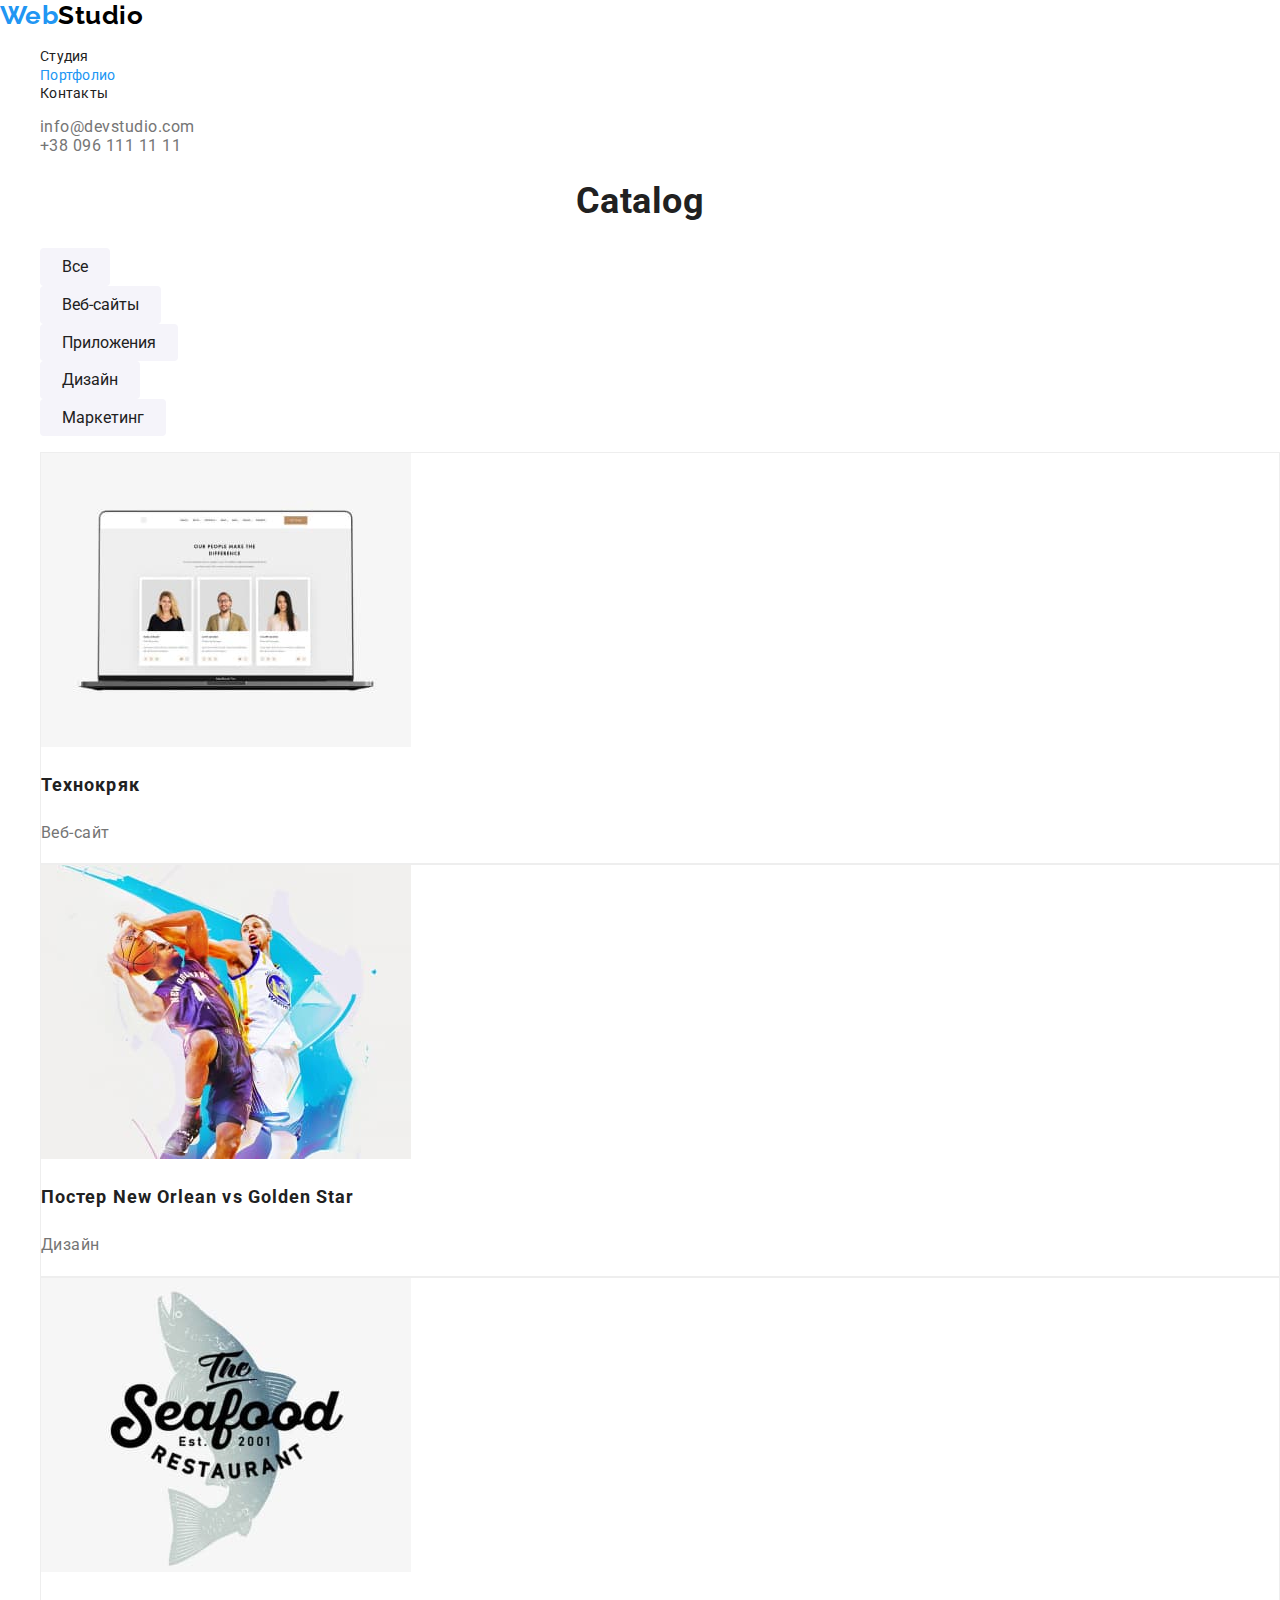
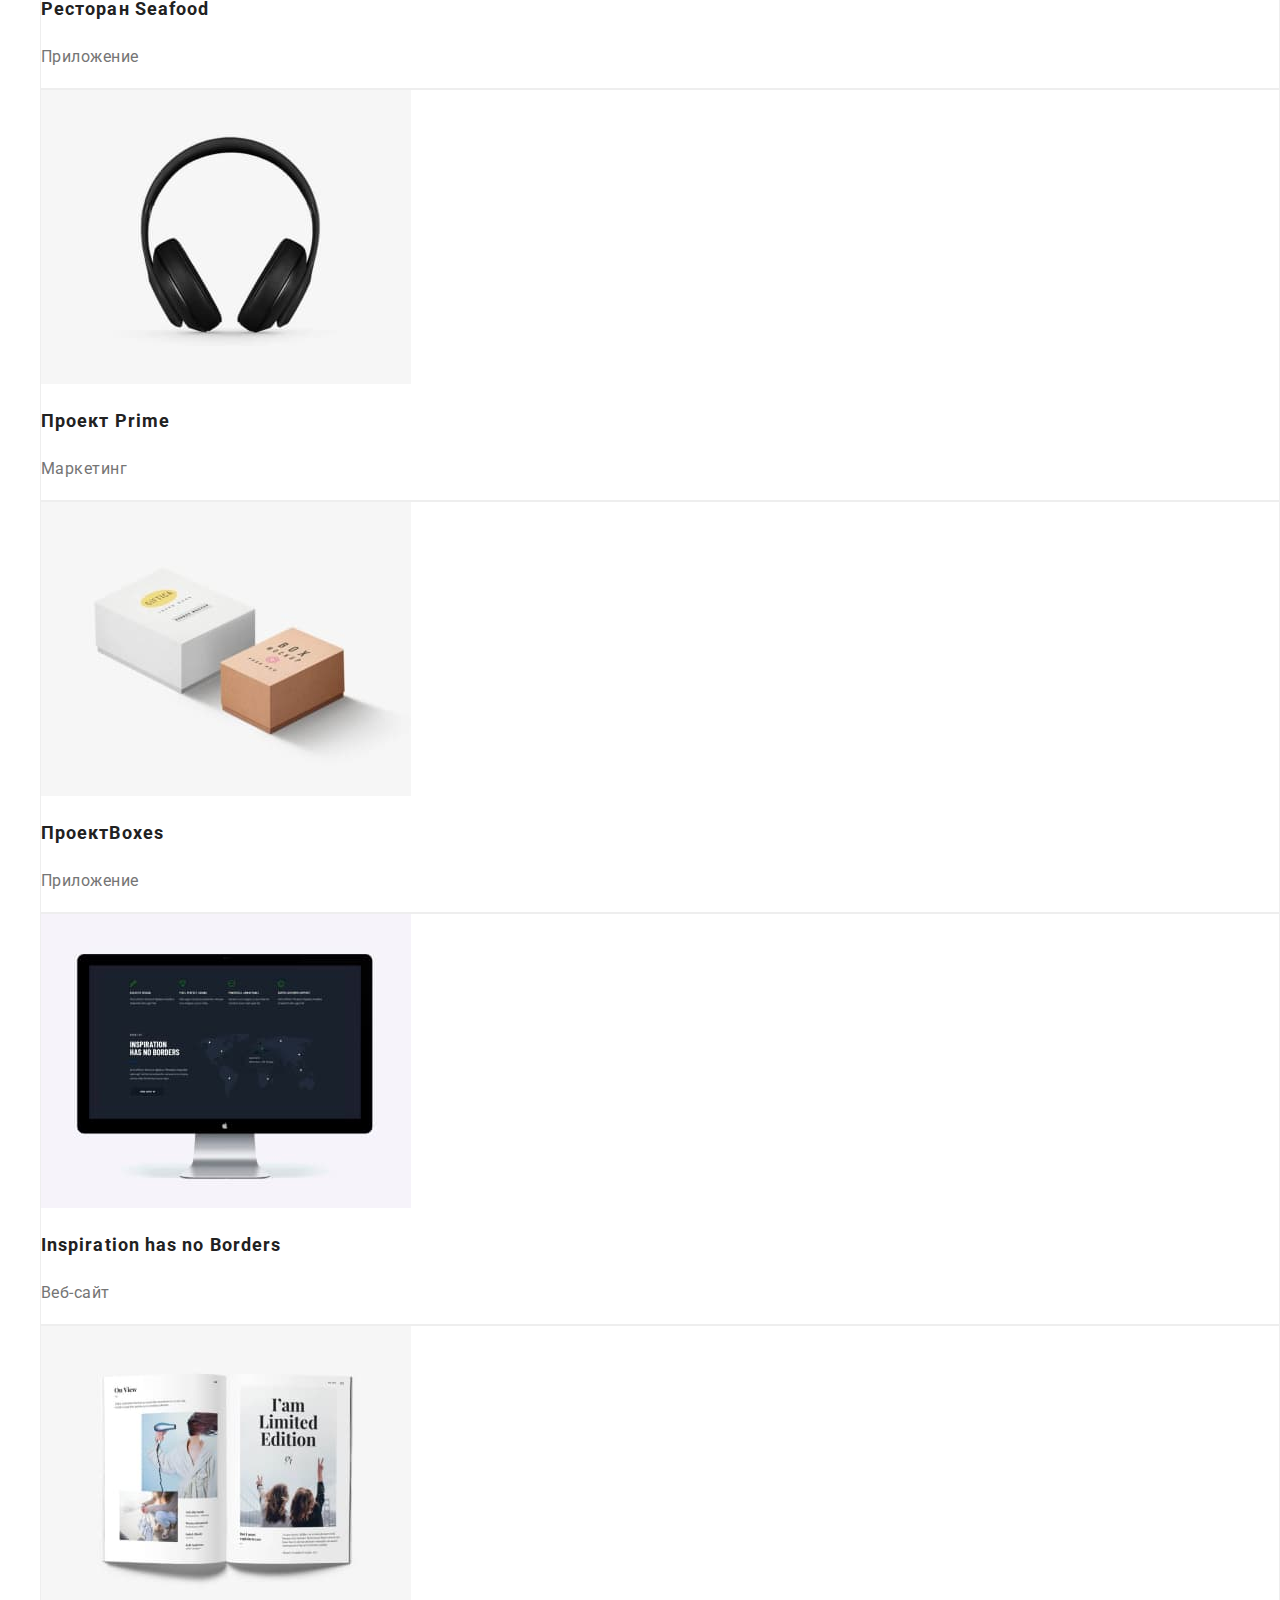
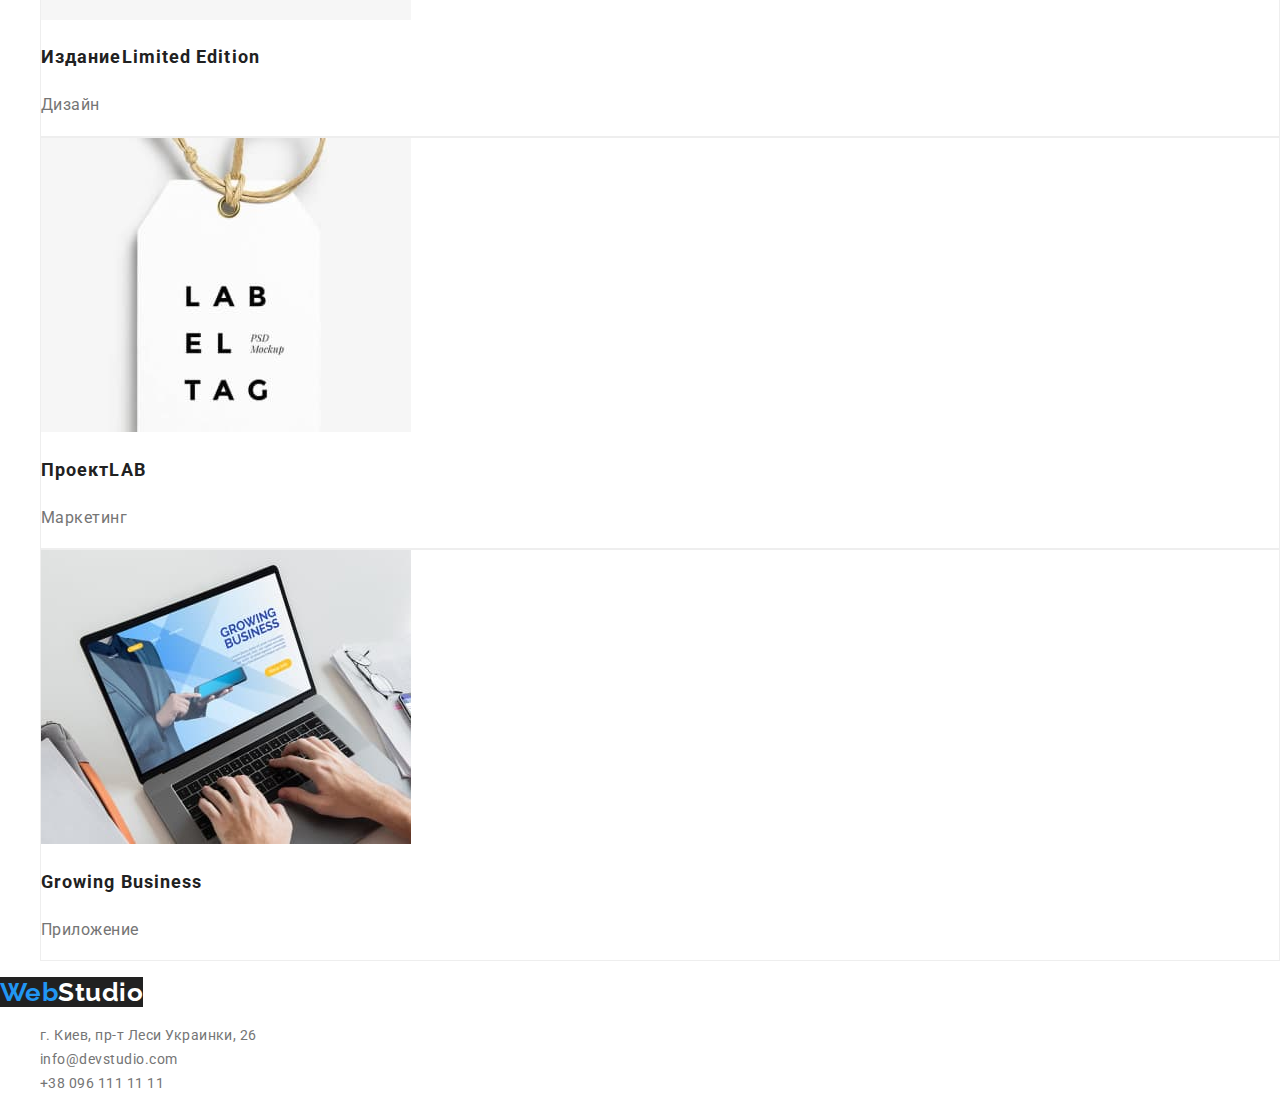
==== portfolio.html @ 56089059 "point1" ====
<!DOCTYPE html>
<html lang="ru">
<head>
    <meta charset="UTF-8">
    <meta http-equiv="X-UA-Compatible" content="IE=edge">
    <meta name="viewport" content="width=device-width, initial-scale=1.0">
    <title>Portfolio</title>
    <link rel="preconnect" href="https://fonts.googleapis.com">
    <link rel="preconnect" href="https://fonts.gstatic.com" crossorigin>
    <link rel="preconnect" href="https://fonts.googleapis.com">
    <link rel="preconnect" href="https://fonts.gstatic.com" crossorigin>
    <link href="https://fonts.googleapis.com/css2?family=Raleway:wght@700&family=Roboto:wght@400;500;700;900&display=swap"
        rel="stylesheet">
    <link rel="stylesheet" href="https://cdnjs.cloudflare.com/ajax/libs/modern-normalize/1.1.0/modern-normalize.min.css">
    <link rel="stylesheet" href="./css/common.css">
    <link rel="stylesheet" href="./css/style.css">
</head>
<body>
    <header class="page-header">
        <div class="container">
            <nav class="site-nav">
                <a class="logo" lang="en" href="#">
                    <span class="logo-part" lang="en">Web</span>Studio
                </a>
                <ul class="list">
                    <li class="item">
                        <a class="link" href="./index.html">
                            Студия
                        </a>
                    </li>
                    <li class="item">
                        <a class="link current" href="./portfolio.html">
                            Портфолио
                        </a>
                    </li>
                    <li class="item">
                        <a class="link" href="#">
                            Контакты
                        </a>
                    </li>
                </ul>
            </nav>
            <ul class="contacts list">
                <li class="item">
                    <a class="link" href="mailto:info@devstudio.com">
                        info@devstudio.com
                    </a>
                </li>
                <li class="item">
                    <a class="link" href="tel:+380961111111">
                        +38 096 111 11 11
                    </a>
                </li>
            </ul>
        </div>
    </header>
    <main>
        <section class="catalog">
            <div class="container container-menu">
                <h1 class="section-title" lang="en">
                    Catalog
                </h1>
                <ul class="menu-list list">
                    <li class="item">
                        <button type="button" class="btn">
                            Все
                        </button>
                    </li>
                    <li class="item">
                        <button type="button" class="btn">
                            Веб-сайты
                        </button>
                    <li class="item">
                        <button type="button" class="btn">
                            Приложения
                        </button>
                    </li>
                    <li class="item">
                        <button type="button" class="btn">
                            Дизайн
                        </button>
                    </li>
                    <li class="item">
                        <button type="button" class="btn">
                            Маркетинг
                        </button>
                    </li>
                </ul>
            </div>
            <div class="container container-catalog">
                <ul class="catalog-list list">
                    <li class="item">
                        <a class="link" href="">
                            <img class="image" src="./images/portfolio/catalog_img1.jpg" alt="страница_веб-сайта" width="370">
                            <h2 class="title">Технокряк</h2>
                            <p class="inform">Веб-сайт</p>
                        </a>
                    </li>
                    <li class="item">
                        <a class="link" href="">
                            <img class="image" src="./images/portfolio/catalog_img2.jpg" alt="баскетбол" width="370">
                            <h2 class="title">Постер <span lang="en">New Orlean vs Golden Star</span></h2>
                            <p class="inform">Дизайн</p>
                        </a>
                    </li>
                    <li class="item">
                        <a class="link" href="">
                            <img class="image" src="./images/portfolio/catalog_img3.jpg" alt="лого-рыба" width="370">
                            <h2 class="title">Ресторан <span lang="en">Seafood</span></h2>
                            <p class="inform">Приложение</p>
                        </a>
                    </li>
                    <li class="item">
                        <a class="link" href="">
                            <img class="image" src="./images/portfolio/catalog_img4.jpg" alt="наушники" width="370">
                            <h2 class="title">Проект <span lang="en">Prime</span></h2>
                            <p class="inform">Маркетинг</p>
                        </a>
                    </li>
                    <li class="item">
                        <a class="link" href="">
                            <img class="image" src="./images/portfolio/catalog_img5.jpg" alt="коробки" width="370">
                            <h2 class="title">Проект<span lang="en">Boxes</span></h2>
                            <p class="inform">Приложение</p>
                        </a>
                    </li>
                    <li class="item">
                        <a class="link" href="">
                            <img class="image" src="./images/portfolio/catalog_img6.jpg" alt="страница_веб-сайта" width="370">
                            <h2 class="title" lang="en">Inspiration has no Borders</h2>
                            <p class="inform">Веб-сайт</p>
                        </a>
                    </li>
                    <li class="item">
                        <a class="link" href="">
                            <img class="image" src="./images/portfolio/catalog_img7.jpg" alt="журнал" width="370">
                            <h2 class="title">Издание<span lang="en">Limited Edition</span></h2>
                            <p class="inform">Дизайн</p>
                        </a>
                    </li>
                    <li class="item">
                        <a class="link" href="">
                            <img class="image" src="./images/portfolio/catalog_img8.jpg" alt="етикетка" width="370">
                            <h2 class="title">Проект<span lang="en">LAB</span></h2>
                            <p class="inform">Маркетинг</p>
                        </a>
                    </li>
                    <li class="item">
                        <a class="link" href="">
                            <img class="image" src="./images/portfolio/catalog_img9.jpg" alt="работа_с_ПК" width="370">
                            <h2 class="title" lang="en">Growing Business</h2>
                            <p class="inform">Приложение</p>
                        </a>
                    </li>
                </ul>
            </div>
        </section>
    </main>
    <footer class="page-footer">
        <div class="container">
            <a class="logo" lang="en" href="#">
                <span class="logo-part" lang="en">Web</span>Studio
            </a>
            <address>
                <ul class="address list">
                    <li class="item">
                        <a class="link" href="https://goo.gl/maps/qqfPJEeKQyeXZiAr5">
                            г. Киев, пр-т Леси Украинки, 26
                        </a>
                    </li>
                    <li class="item">
                        <a class="link" href="mailto:info@devstudio.com">
                            info@devstudio.com
                        </a>
                    </li>
                    <li class="item">
                        <a class="link" href="tel:+380961111111">
                            +38 096 111 11 11
                        </a>
                    </li>
                </ul>
            </address>
        </div>
    </footer>
</body>
</html>
---- css/common.css ----
:root {
  --primary-text-color: #757575;
  --title-text-color: #212121;
  --accent-color: #2196f3;
}
html {
  box-sizing: border-box;
}
*,
*::before,
*::after {
  box-sizing: inherit;
}
body {
  margin: 0;
  color: var(--primary-text-color);
  font-family: 'Roboto', sans-serif;
  letter-spacing: 0.03em;
}
.list {
  list-style: none;
}
.section-title {
  color: var(--title-text-color);
  font-weight: 700;
  font-size: 36px;
  line-height: 1.25;
  text-align: center;
}
---- css/style.css ----
/* backgdr-col #E5E5E5, #F5F4FA;
backgdr-col head #fff
цвет осн текста #757575
active col #2196F3
фон героя и футера #2F303A
фон сеекции #F5F4FA 
font-family: 'Raleway', sans-serif;
font-family: 'Roboto', sans-serif;
bold = 700
normal = 400
container(Studio) wigth 1700+30px
pading l+r = 15px
*/

/* header start */
.logo {
  color: #000000;
  font-family: 'Raleway', sans-serif;
  font-weight: 700;
  font-size: 26px;
  line-height: 1.2;
  text-decoration: none;
}
.logo-part {
  color: var(--accent-color);
}
.site-nav .link {
  color: var(--title-text-color);
  font-size: 14px;
  line-height: 1.14;
  letter-spacing: 0.02em;
  text-decoration: none;
}
.site-nav .link.current {
  color: var(--accent-color);
}
.site-nav .link:hover,
.site-nav .link:focus {
  color: var(--accent-color);
}
.contacts .link {
  color: var(--primary-text-color);
  text-decoration: none;
}
.contacts .link:hover,
.contacts .link:focus {
  color: var(--accent-color);
}
/* Hero sect start */
.hero .btn {
  color: #ffffff;
  background-color: var(--accent-color);
  font-weight: 700;
  font-size: 16px;
  line-height: 1.8;
  letter-spacing: 0.06em;
  text-align: center;
}
.hero .title {
  font-weight: 900;
  font-size: 44px;
  line-height: 1.4;
  letter-spacing: 0.06em;
  text-transform: uppercase;
  text-align: center;
  color: #ffffff;
  background-color: var(--title-text-color);
}
/* Benefits */
.benefits .title {
  color: var(--title-text-color);
  font-weight: 700;
  font-size: 14px;
  line-height: 1.14;
  text-transform: uppercase;
}
.benefits .inform {
  color: var(--primary-text-color);
  font-size: 14px;
  line-height: 1.7;
}
/* Our-team */
.our-team .title {
  color: var(--title-text-color);
  font-weight: 500;
  font-size: 16px;
  line-height: 1.18;
}
.our-team .item {
  filter: drop-shadow(0px 4px 4px rgba(0, 0, 0, 0.25));
}
.our-team .inform {
  color: var(--primary-text-color);
  font-size: 16px;
  line-height: 1.18;
}
/* Menu */
.btn {
  color: var(--title-text-color);
  background-color: #f5f4fa;
  font-family: inherit;
  font-size: 16px;
  line-height: 1.6;
  padding: 6px 22px;
  border-radius: 4px;
  border: transparent;
}
.menu-list .btn {
  color: var(--title-text-color);
  background-color: #f5f4fa;
}
.menu-list .btn:hover,
.menu-list .btn:focus {
  color: #ffffff;
  background-color: var(--accent-color);
}
/* Catalog */
.catalog a {
  text-decoration: none;
}
.catalog .title {
  color: var(--title-text-color);
  font-weight: 700;
  font-size: 18px;
  line-height: 2;
  letter-spacing: 0.06em;
}
.catalog .inform {
  color: var(--primary-text-color);
  font-size: 16px;
  line-height: 1.8;
}
.catalog-list .item {
  border: 1px solid #eeeeee;
}
/* Footer */
.address .link {
  font-style: normal;
  font-weight: normal;
  font-size: 14px;
  line-height: 1.7;
  text-decoration: none;
  color: var(--primary-text-color);
}
footer .logo {
  font-weight: 700;
  font-size: 26px;
  line-height: 31px;
  color: #fff;
  background-color: var(--title-text-color);
}
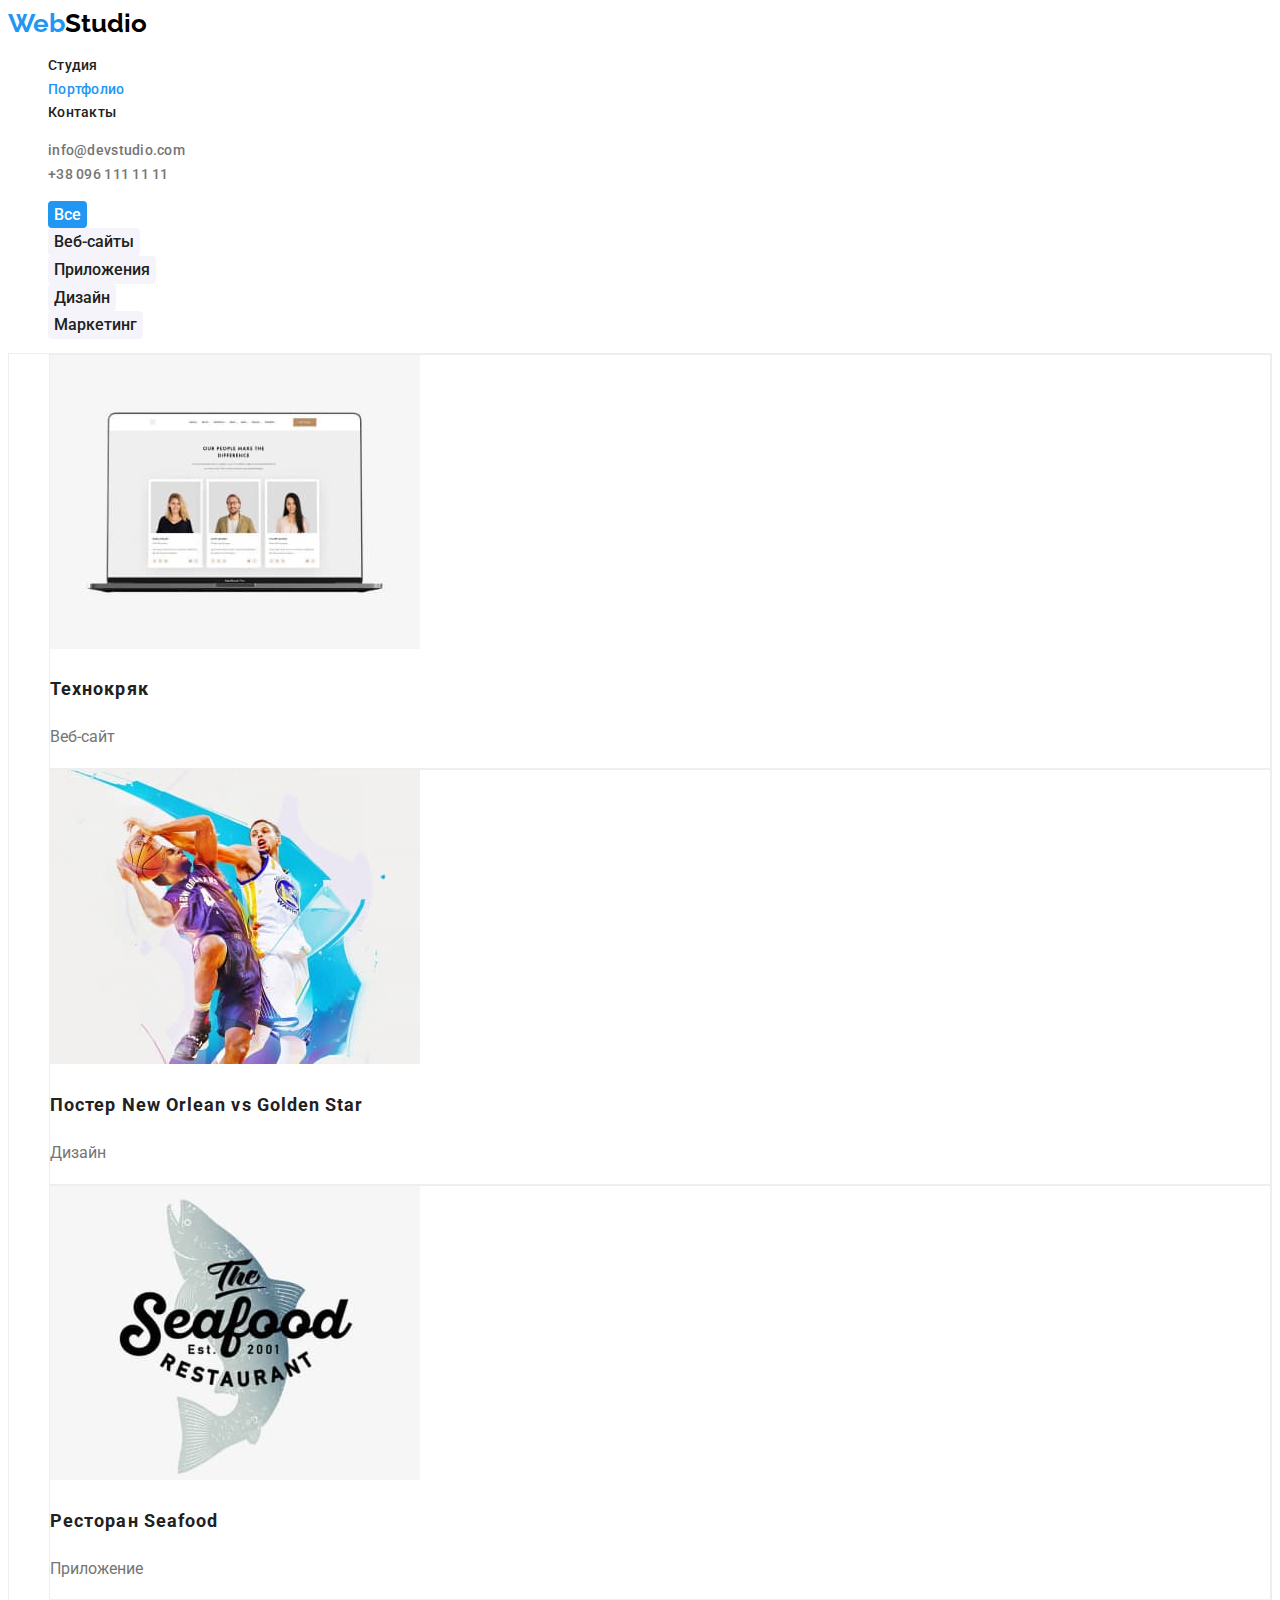
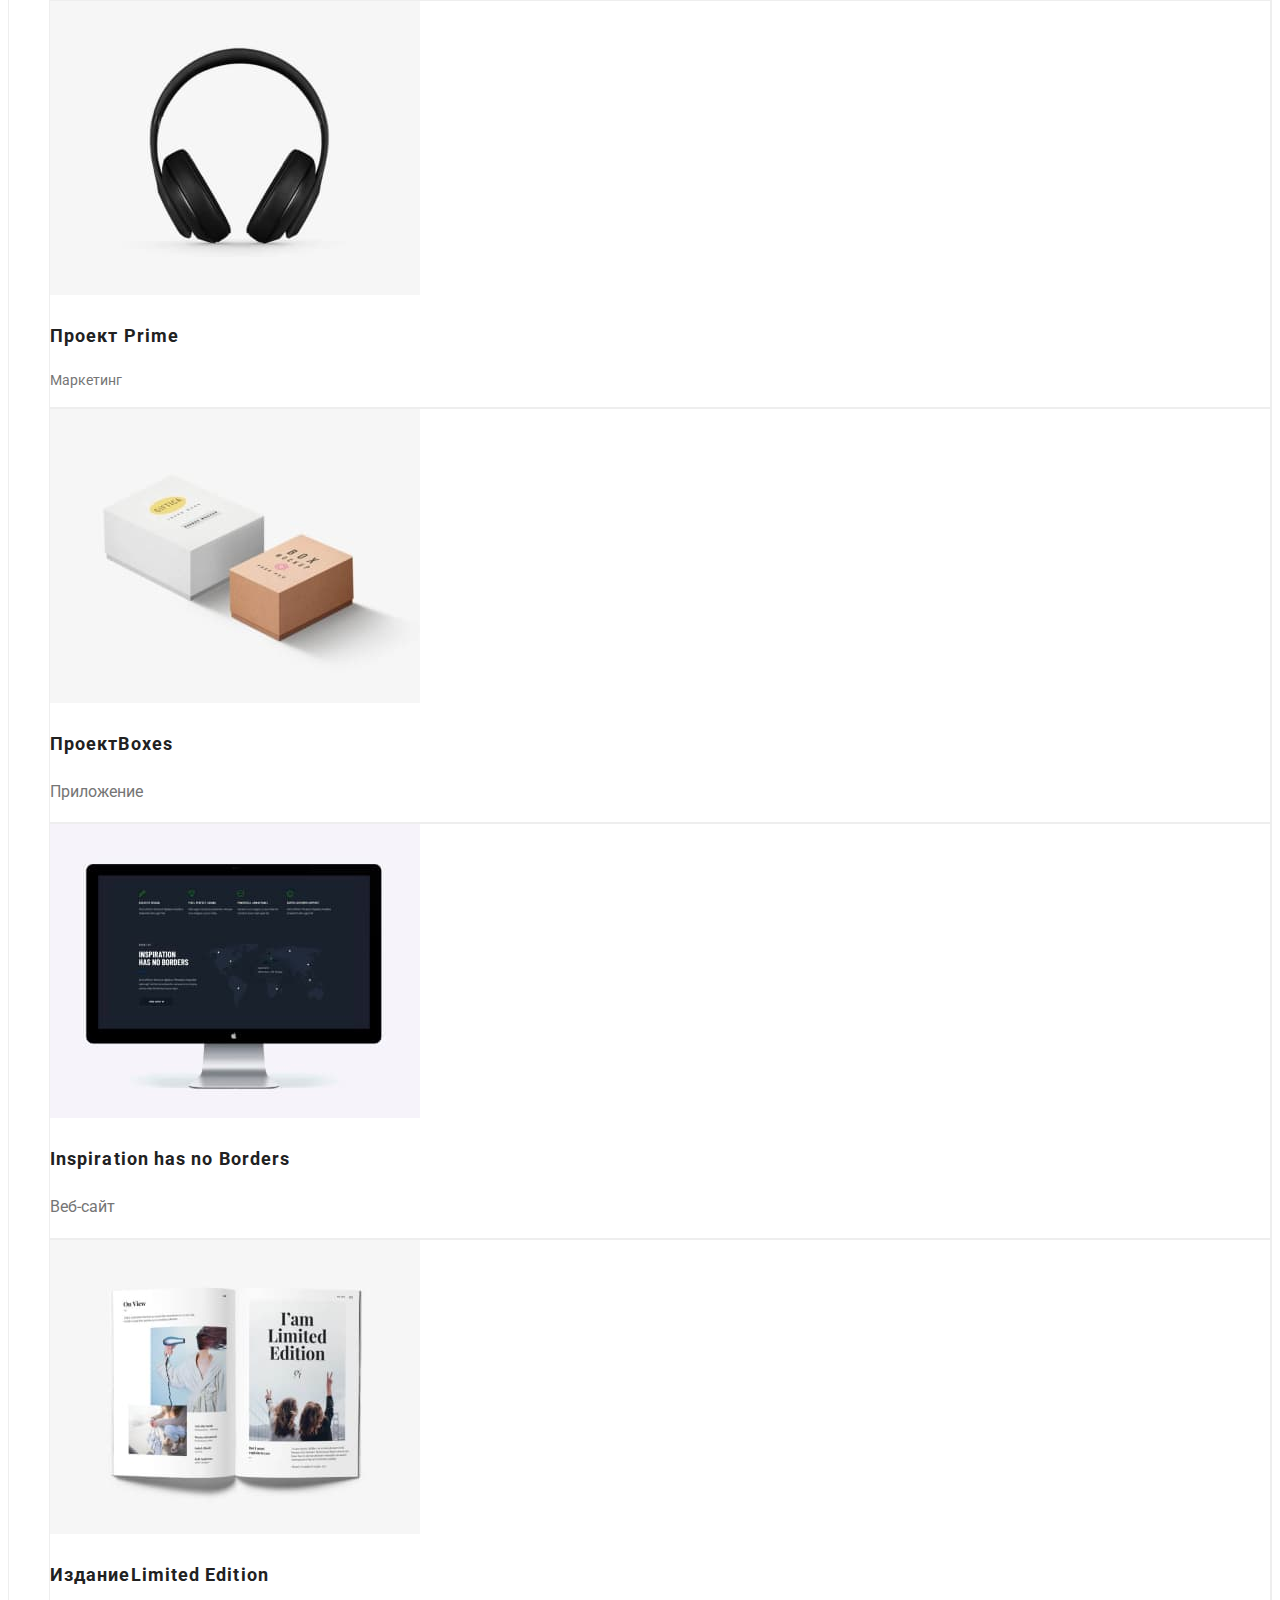
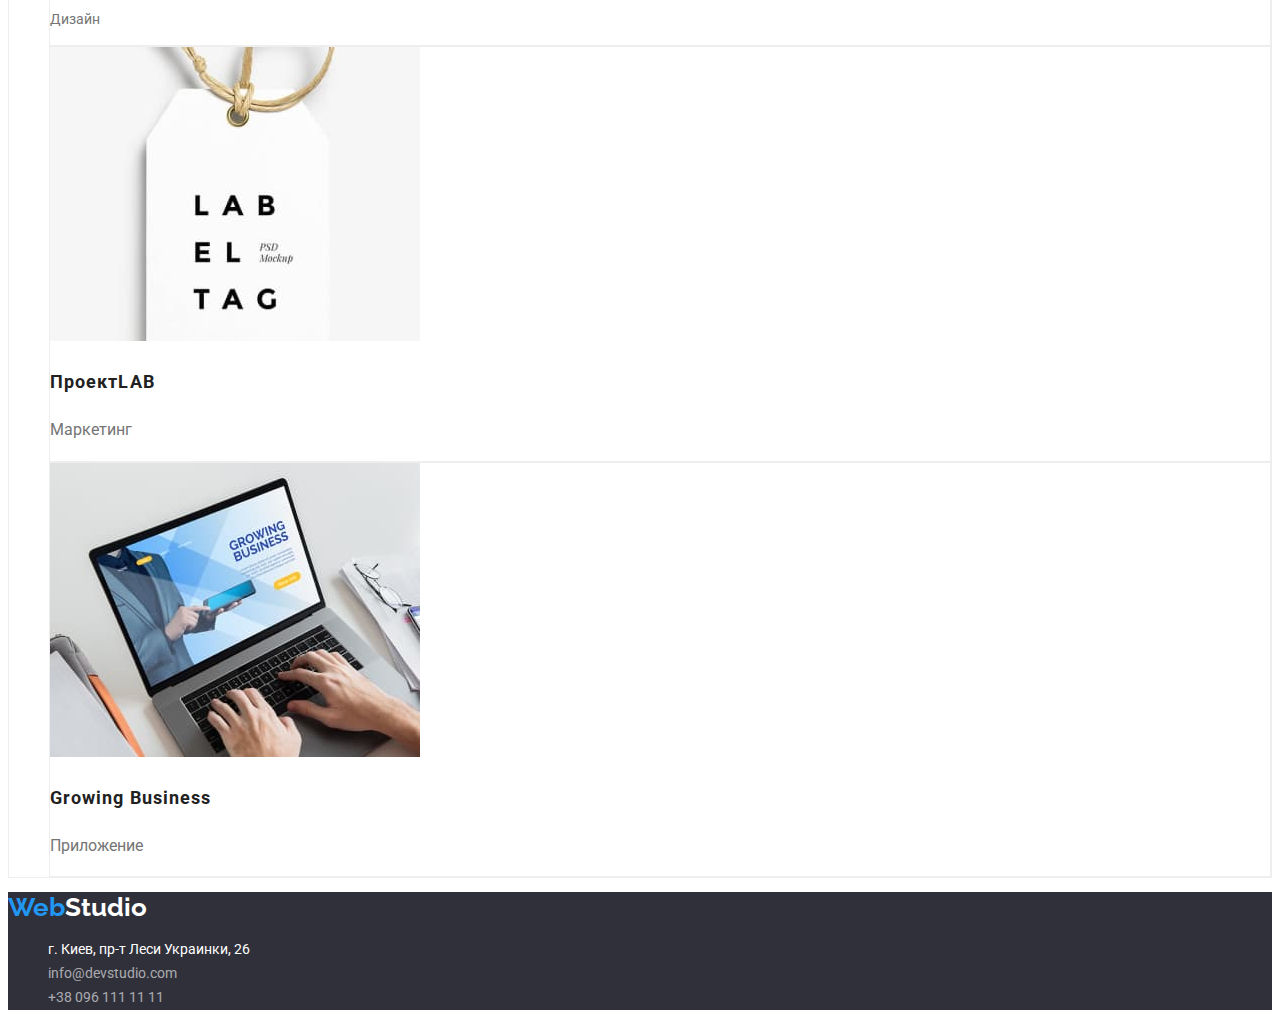
==== commit 3827b4f4: "p2" ====
--- a/portfolio.html
+++ b/portfolio.html
@@ -7,180 +7,168 @@
     <title>Portfolio</title>
     <link rel="preconnect" href="https://fonts.googleapis.com">
     <link rel="preconnect" href="https://fonts.gstatic.com" crossorigin>
-    <link rel="preconnect" href="https://fonts.googleapis.com">
-    <link rel="preconnect" href="https://fonts.gstatic.com" crossorigin>
     <link href="https://fonts.googleapis.com/css2?family=Raleway:wght@700&family=Roboto:wght@400;500;700;900&display=swap"
         rel="stylesheet">
-    <link rel="stylesheet" href="https://cdnjs.cloudflare.com/ajax/libs/modern-normalize/1.1.0/modern-normalize.min.css">
-    <link rel="stylesheet" href="./css/common.css">
     <link rel="stylesheet" href="./css/style.css">
 </head>
 <body>
-    <header class="page-header">
-        <div class="container">
-            <nav class="site-nav">
-                <a class="logo" lang="en" href="#">
-                    <span class="logo-part" lang="en">Web</span>Studio
+    <header class="header">
+        <nav class="nav">
+            <a class="header-logo" lang="en" href="#">
+                <span class="logo-part" lang="en">Web</span>Studio
+            </a>
+            <ul class="nav-list list">
+                <li class="nav-item">
+                    <a class="nav-link color" href="./index.html">
+                        Студия
+                    </a>
+                </li>
+                <li class="nav-item"-nav>
+                    <a class="nav-link color current" href="./portfolio.html">
+                        Портфолио
+                    </a>
+                </li>
+                <li class="nav-item">
+                    <a class="nav-link color" href="#">
+                        Контакты
+                    </a>
+                </li>
+            </ul>
+        </nav>
+        <ul class="header-contacts list">
+            <li class="header-item">
+                <a class="header-link contact" href="mailto:info@devstudio.com">
+                    info@devstudio.com
                 </a>
-                <ul class="list">
-                    <li class="item">
-                        <a class="link" href="./index.html">
-                            Студия
-                        </a>
-                    </li>
-                    <li class="item">
-                        <a class="link current" href="./portfolio.html">
-                            Портфолио
-                        </a>
-                    </li>
-                    <li class="item">
-                        <a class="link" href="#">
-                            Контакты
-                        </a>
-                    </li>
-                </ul>
-            </nav>
-            <ul class="contacts list">
-                <li class="item">
-                    <a class="link" href="mailto:info@devstudio.com">
+            </li>
+            <li class="header-item">
+                <a class="header-link contact" href="tel:+380961111111">
+                    +38 096 111 11 11
+                </a>
+            </li>
+        </ul>
+    </header>
+    <main>
+        <section class="catalog">
+            <h1 hidden class="catalog-title section-title" lang="en">
+                Catalog
+            </h1>
+            <ul class="filter-list list">
+                <li class="filter-item">
+                    <button type="button" class="filter-btn btn btn-current color">
+                        Все
+                    </button>
+                </li>
+                <li class="filter-item">
+                    <button type="button" class="filter-btn btn color">
+                        Веб-сайты
+                    </button>
+                <li class="filter-item">
+                    <button type="button" class="filter-btn btn color">
+                        Приложения
+                    </button>
+                </li>
+                <li class="filter-item">
+                    <button type="button" class="filter-btn btn color">
+                        Дизайн
+                    </button>
+                </li>
+                <li class="filter-item">
+                    <button type="button" class="filter-btn btn color">
+                        Маркетинг
+                    </button>
+                </li>
+            </ul>
+            <ul class="portfolio-list list">
+                <li class="portfolio-item">
+                    <a class="portfolio-link" href="">
+                        <img class="portfolio-img" src="./images/portfolio/catalog_img1.jpg" alt="страница_веб-сайта" width="370">
+                        <h2 class="portfolio-subtitle color">Технокряк</h2>
+                        <p class="portfolio-info">Веб-сайт</p>
+                    </a>
+                </li>
+                <li class="portfolio-item">
+                    <a class="portfolio-link" href="">
+                        <img class="portfolio-img" src="./images/portfolio/catalog_img2.jpg" alt="баскетбол" width="370">
+                        <h2 class="portfolio-subtitle color">Постер <span lang="en">New Orlean vs Golden Star</span></h2>
+                        <p class="portfolio-info">Дизайн</p>
+                    </a>
+                </li>
+                <li class="portfolio-item">
+                    <a class="portfolio-link" href="">
+                        <img class="portfolio-img" src="./images/portfolio/catalog_img3.jpg" alt="лого-рыба" width="370">
+                        <h2 class="portfolio-subtitle color">Ресторан <span lang="en">Seafood</span></h2>
+                        <p class="portfolio-info">Приложение</p>
+                    </a>
+                </li>
+                <li class="portfolio-item">
+                    <a class="portfolio-link" href="">
+                        <img class="portfolio-img" src="./images/portfolio/catalog_img4.jpg" alt="наушники" width="370">
+                        <h2 class="portfolio-subtitle color">Проект <span lang="en">Prime</span></h2>
+                        <p class="portfolio-inform">Маркетинг</p>
+                    </a>
+                </li>
+                <li class="portfolio-item">
+                    <a class="portfolio-link" href="">
+                        <img class="portfolio-img" src="./images/portfolio/catalog_img5.jpg" alt="коробки" width="370">
+                        <h2 class="portfolio-subtitle color">Проект<span lang="en">Boxes</span></h2>
+                        <p class="portfolio-info">Приложение</p>
+                    </a>
+                </li>
+                <li class="portfolio-item">
+                    <a class="portfolio-link" href="">
+                        <img class="portfolio-img" src="./images/portfolio/catalog_img6.jpg" alt="страница_веб-сайта" width="370">
+                        <h2 class="portfolio-subtitle color" lang="en">Inspiration has no Borders</h2>
+                        <p class="portfolio-info">Веб-сайт</p>
+                    </a>
+                </li>
+                <li class="portfolio-item">
+                    <a class="portfolio-link" href="">
+                        <img class="portfolio-img" src="./images/portfolio/catalog_img7.jpg" alt="журнал" width="370">
+                        <h2 class="portfolio-subtitle color">Издание<span lang="en">Limited Edition</span></h2>
+                        <p class="portfolio-inform">Дизайн</p>
+                    </a>
+                </li>
+                <li class="portfolio-item">
+                    <a class="portfolio-link" href="">
+                        <img class="portfolio-img" src="./images/portfolio/catalog_img8.jpg" alt="етикетка" width="370">
+                        <h2 class="portfolio-subtitle color">Проект<span lang="en">LAB</span></h2>
+                        <p class="portfolio-info">Маркетинг</p>
+                    </a>
+                </li>
+                <li class="portfolio-item">
+                    <a class="portfolio-link" href="">
+                        <img class="portfolio-img" src="./images/portfolio/catalog_img9.jpg" alt="работа_с_ПК" width="370">
+                        <h2 class="portfolio-subtitle color" lang="en">Growing Business</h2>
+                        <p class="portfolio-info">Приложение</p>
+                    </a>
+                </li>
+            </ul>
+        </section>
+    </main>
+    <footer class="footer">
+        <a class="footer-logo" lang="en" href="#">
+            <span class="footer-logo-part logo-part" lang="en">Web</span>Studio
+        </a>
+        <address class="footer-address">
+            <ul class="address-list list">
+                <li class="address-item">
+                    <a class="address-link map" href="https://goo.gl/maps/qqfPJEeKQyeXZiAr5">
+                        г. Киев, пр-т Леси Украинки, 26
+                    </a>
+                </li>
+                <li class="address-item">
+                    <a class="address-link contact" href="mailto:info@devstudio.com">
                         info@devstudio.com
                     </a>
                 </li>
-                <li class="item">
-                    <a class="link" href="tel:+380961111111">
+                <li class="address-item">
+                    <a class="address-link contact" href="tel:+380961111111">
                         +38 096 111 11 11
                     </a>
                 </li>
             </ul>
-        </div>
-    </header>
-    <main>
-        <section class="catalog">
-            <div class="container container-menu">
-                <h1 class="section-title" lang="en">
-                    Catalog
-                </h1>
-                <ul class="menu-list list">
-                    <li class="item">
-                        <button type="button" class="btn">
-                            Все
-                        </button>
-                    </li>
-                    <li class="item">
-                        <button type="button" class="btn">
-                            Веб-сайты
-                        </button>
-                    <li class="item">
-                        <button type="button" class="btn">
-                            Приложения
-                        </button>
-                    </li>
-                    <li class="item">
-                        <button type="button" class="btn">
-                            Дизайн
-                        </button>
-                    </li>
-                    <li class="item">
-                        <button type="button" class="btn">
-                            Маркетинг
-                        </button>
-                    </li>
-                </ul>
-            </div>
-            <div class="container container-catalog">
-                <ul class="catalog-list list">
-                    <li class="item">
-                        <a class="link" href="">
-                            <img class="image" src="./images/portfolio/catalog_img1.jpg" alt="страница_веб-сайта" width="370">
-                            <h2 class="title">Технокряк</h2>
-                            <p class="inform">Веб-сайт</p>
-                        </a>
-                    </li>
-                    <li class="item">
-                        <a class="link" href="">
-                            <img class="image" src="./images/portfolio/catalog_img2.jpg" alt="баскетбол" width="370">
-                            <h2 class="title">Постер <span lang="en">New Orlean vs Golden Star</span></h2>
-                            <p class="inform">Дизайн</p>
-                        </a>
-                    </li>
-                    <li class="item">
-                        <a class="link" href="">
-                            <img class="image" src="./images/portfolio/catalog_img3.jpg" alt="лого-рыба" width="370">
-                            <h2 class="title">Ресторан <span lang="en">Seafood</span></h2>
-                            <p class="inform">Приложение</p>
-                        </a>
-                    </li>
-                    <li class="item">
-                        <a class="link" href="">
-                            <img class="image" src="./images/portfolio/catalog_img4.jpg" alt="наушники" width="370">
-                            <h2 class="title">Проект <span lang="en">Prime</span></h2>
-                            <p class="inform">Маркетинг</p>
-                        </a>
-                    </li>
-                    <li class="item">
-                        <a class="link" href="">
-                            <img class="image" src="./images/portfolio/catalog_img5.jpg" alt="коробки" width="370">
-                            <h2 class="title">Проект<span lang="en">Boxes</span></h2>
-                            <p class="inform">Приложение</p>
-                        </a>
-                    </li>
-                    <li class="item">
-                        <a class="link" href="">
-                            <img class="image" src="./images/portfolio/catalog_img6.jpg" alt="страница_веб-сайта" width="370">
-                            <h2 class="title" lang="en">Inspiration has no Borders</h2>
-                            <p class="inform">Веб-сайт</p>
-                        </a>
-                    </li>
-                    <li class="item">
-                        <a class="link" href="">
-                            <img class="image" src="./images/portfolio/catalog_img7.jpg" alt="журнал" width="370">
-                            <h2 class="title">Издание<span lang="en">Limited Edition</span></h2>
-                            <p class="inform">Дизайн</p>
-                        </a>
-                    </li>
-                    <li class="item">
-                        <a class="link" href="">
-                            <img class="image" src="./images/portfolio/catalog_img8.jpg" alt="етикетка" width="370">
-                            <h2 class="title">Проект<span lang="en">LAB</span></h2>
-                            <p class="inform">Маркетинг</p>
-                        </a>
-                    </li>
-                    <li class="item">
-                        <a class="link" href="">
-                            <img class="image" src="./images/portfolio/catalog_img9.jpg" alt="работа_с_ПК" width="370">
-                            <h2 class="title" lang="en">Growing Business</h2>
-                            <p class="inform">Приложение</p>
-                        </a>
-                    </li>
-                </ul>
-            </div>
-        </section>
-    </main>
-    <footer class="page-footer">
-        <div class="container">
-            <a class="logo" lang="en" href="#">
-                <span class="logo-part" lang="en">Web</span>Studio
-            </a>
-            <address>
-                <ul class="address list">
-                    <li class="item">
-                        <a class="link" href="https://goo.gl/maps/qqfPJEeKQyeXZiAr5">
-                            г. Киев, пр-т Леси Украинки, 26
-                        </a>
-                    </li>
-                    <li class="item">
-                        <a class="link" href="mailto:info@devstudio.com">
-                            info@devstudio.com
-                        </a>
-                    </li>
-                    <li class="item">
-                        <a class="link" href="tel:+380961111111">
-                            +38 096 111 11 11
-                        </a>
-                    </li>
-                </ul>
-            </address>
-        </div>
+        </address>
     </footer>
 </body>
 </html>--- a/css/style.css
+++ b/css/style.css
@@ -10,142 +10,173 @@
 normal = 400
 container(Studio) wigth 1700+30px
 pading l+r = 15px
+
 */
-
-/* header start */
-.logo {
-  color: #000000;
+/* ------- */
+:root {
+  --primary-text-color: #757575;
+  --title-text-color: #212121;
+  --accent-color: #2196f3;
+  --first-btn-color: #f5f4fa;
+  --main-light-color: #ffffff;
+  --primary-bg-color: #2f303a;
+  --logo-text-color: #000000;
+  --border-line-color: #eeeeee;
+}
+body {
+  color: var(--primary-text-color);
+  background-color: var(--main-light-color);
+  font-family: 'Roboto', sans-serif;
+  font-size: 14px;
+  line-height: 1.7;
+  font-weight: 400;
+}
+.list {
+  list-style: none;
+}
+.section-title {
+  color: var(--title-text-color);
+  font-weight: 700;
+  font-size: 36px;
+  line-height: 1.25;
+  text-align: center;
+}
+.nav-link:hover,
+.nav-link:focus,
+.contact:hover,
+.contact:focus,
+.nav-link.current,
+.logo-part {
+  color: var(--accent-color);
+}
+.color {
+  color: var(--title-text-color);
+}
+.filter-btn:hover,
+.filter-btn:focus,
+.hero-btn {
+  color: var(--main-light-color);
+  background-color: var(--accent-color);
+}
+.btn {
+  font-size: 16px;
+  border: transparent;
+  border-radius: 4px;
+  font-family: inherit;
+  cursor: pointer;
+  text-align: center;
+}
+/* header */
+.header-logo,
+.footer-logo {
   font-family: 'Raleway', sans-serif;
   font-weight: 700;
   font-size: 26px;
   line-height: 1.2;
   text-decoration: none;
 }
-.logo-part {
-  color: var(--accent-color);
+.header-logo {
+  color: var(--logo-text-color);
 }
-.site-nav .link {
-  color: var(--title-text-color);
-  font-size: 14px;
+.nav-link,
+.header-link {
+  font-weight: 500;
   line-height: 1.14;
   letter-spacing: 0.02em;
   text-decoration: none;
 }
-.site-nav .link.current {
-  color: var(--accent-color);
+.header-link {
+  color: inherit;
 }
-.site-nav .link:hover,
-.site-nav .link:focus {
-  color: var(--accent-color);
+
+/* Hero  */
+.hero,
+.footer {
+  background-color: var(--primary-bg-color);
 }
-.contacts .link {
-  color: var(--primary-text-color);
-  text-decoration: none;
-}
-.contacts .link:hover,
-.contacts .link:focus {
-  color: var(--accent-color);
-}
-/* Hero sect start */
-.hero .btn {
-  color: #ffffff;
-  background-color: var(--accent-color);
-  font-weight: 700;
-  font-size: 16px;
-  line-height: 1.8;
-  letter-spacing: 0.06em;
-  text-align: center;
-}
-.hero .title {
+.hero-title {
   font-weight: 900;
   font-size: 44px;
   line-height: 1.4;
+  text-align: center;
+  color: var(--main-light-color);
   letter-spacing: 0.06em;
   text-transform: uppercase;
-  text-align: center;
-  color: #ffffff;
-  background-color: var(--title-text-color);
 }
+.hero-btn {
+  font-weight: 700;
+  line-height: 1.8;
+  letter-spacing: 0.06em;
+  box-shadow: 0px 4px 4px rgba(0, 0, 0, 0.15);
+}
+
 /* Benefits */
-.benefits .title {
-  color: var(--title-text-color);
+.benefits-subtitle {
+  font-size: inherit;
+  text-transform: uppercase;
   font-weight: 700;
-  font-size: 14px;
   line-height: 1.14;
-  text-transform: uppercase;
 }
-.benefits .inform {
-  color: var(--primary-text-color);
-  font-size: 14px;
-  line-height: 1.7;
+
+/* Our-team */
+.our-team {
+  background: var(--first-btn-color);
 }
-/* Our-team */
-.our-team .title {
-  color: var(--title-text-color);
+.team-positions,
+.team-name {
+  line-height: 1.18;
+  font-size: 16px;
+}
+.team-name {
+  font-weight: 700;
+}
+/* filter */
+.filter-btn {
+  background: var(--first-btn-color);
+  line-height: 1.6;
   font-weight: 500;
   font-size: 16px;
-  line-height: 1.18;
 }
-.our-team .item {
-  filter: drop-shadow(0px 4px 4px rgba(0, 0, 0, 0.25));
-}
-.our-team .inform {
-  color: var(--primary-text-color);
-  font-size: 16px;
-  line-height: 1.18;
-}
-/* Menu */
-.btn {
-  color: var(--title-text-color);
-  background-color: #f5f4fa;
-  font-family: inherit;
-  font-size: 16px;
-  line-height: 1.6;
-  padding: 6px 22px;
-  border-radius: 4px;
-  border: transparent;
-}
-.menu-list .btn {
-  color: var(--title-text-color);
-  background-color: #f5f4fa;
-}
-.menu-list .btn:hover,
-.menu-list .btn:focus {
-  color: #ffffff;
+.btn-current {
+  color: var(--main-light-color);
   background-color: var(--accent-color);
 }
-/* Catalog */
-.catalog a {
-  text-decoration: none;
-}
-.catalog .title {
-  color: var(--title-text-color);
+/* Portfolio */
+.portfolio-subtitle {
   font-weight: 700;
   font-size: 18px;
   line-height: 2;
   letter-spacing: 0.06em;
 }
-.catalog .inform {
-  color: var(--primary-text-color);
+.portfolio-item {
+  border: 1px solid #eeeeee;
+}
+
+.portfolio-link {
+  text-decoration: none;
+  font-style: inherit;
+  color: inherit;
+}
+.portfolio-info {
   font-size: 16px;
   line-height: 1.8;
 }
-.catalog-list .item {
-  border: 1px solid #eeeeee;
+.portfolio-list {
+  background: var(--main-light-color);
+  border: 1px solid var(--border-line-color);
 }
 /* Footer */
-.address .link {
-  font-style: normal;
-  font-weight: normal;
-  font-size: 14px;
-  line-height: 1.7;
+.address-link {
+  color: rgba(255, 255, 255, 0.6);
+}
+.footer-logo,
+.address-link.map {
+  color: var(--main-light-color);
+}
+.footer-logo,
+.address-link.map,
+.address-link,
+.footer-address {
   text-decoration: none;
-  color: var(--primary-text-color);
+  font-style: inherit;
 }
-footer .logo {
-  font-weight: 700;
-  font-size: 26px;
-  line-height: 31px;
-  color: #fff;
-  background-color: var(--title-text-color);
-}
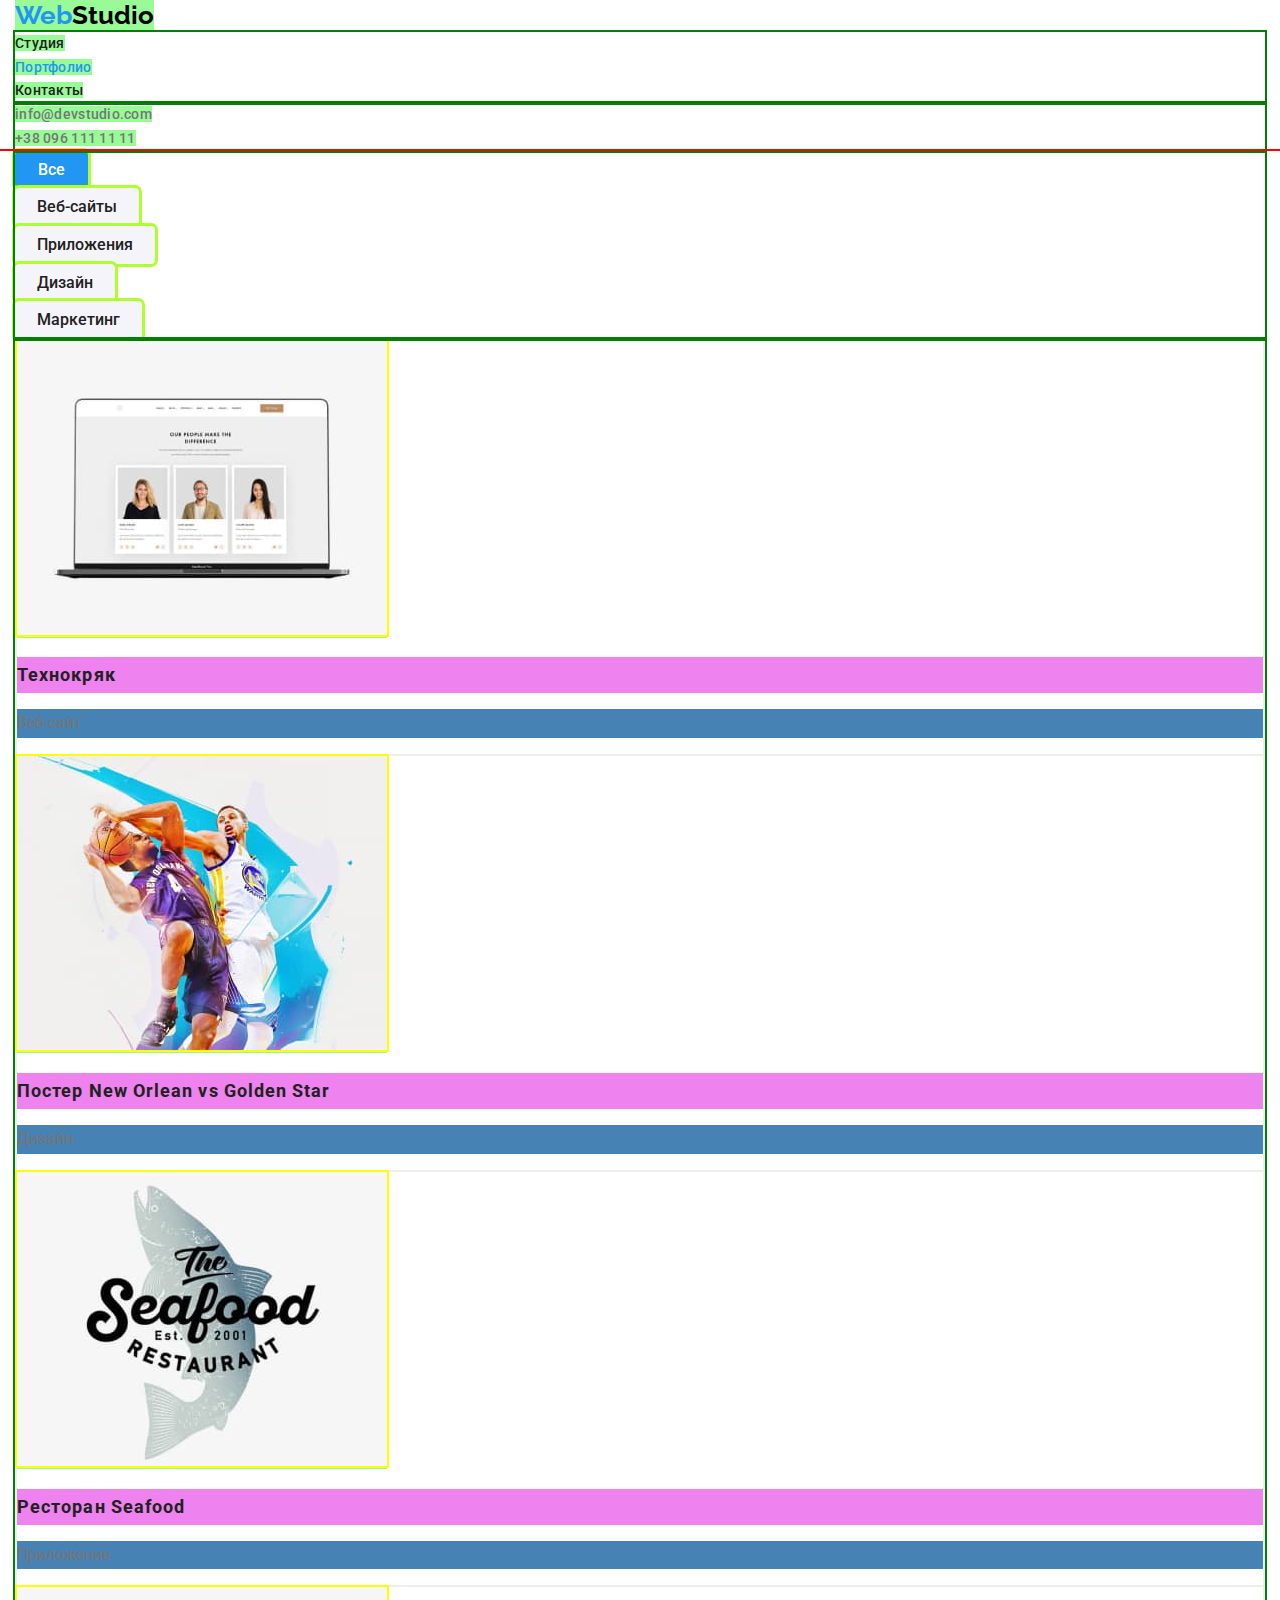
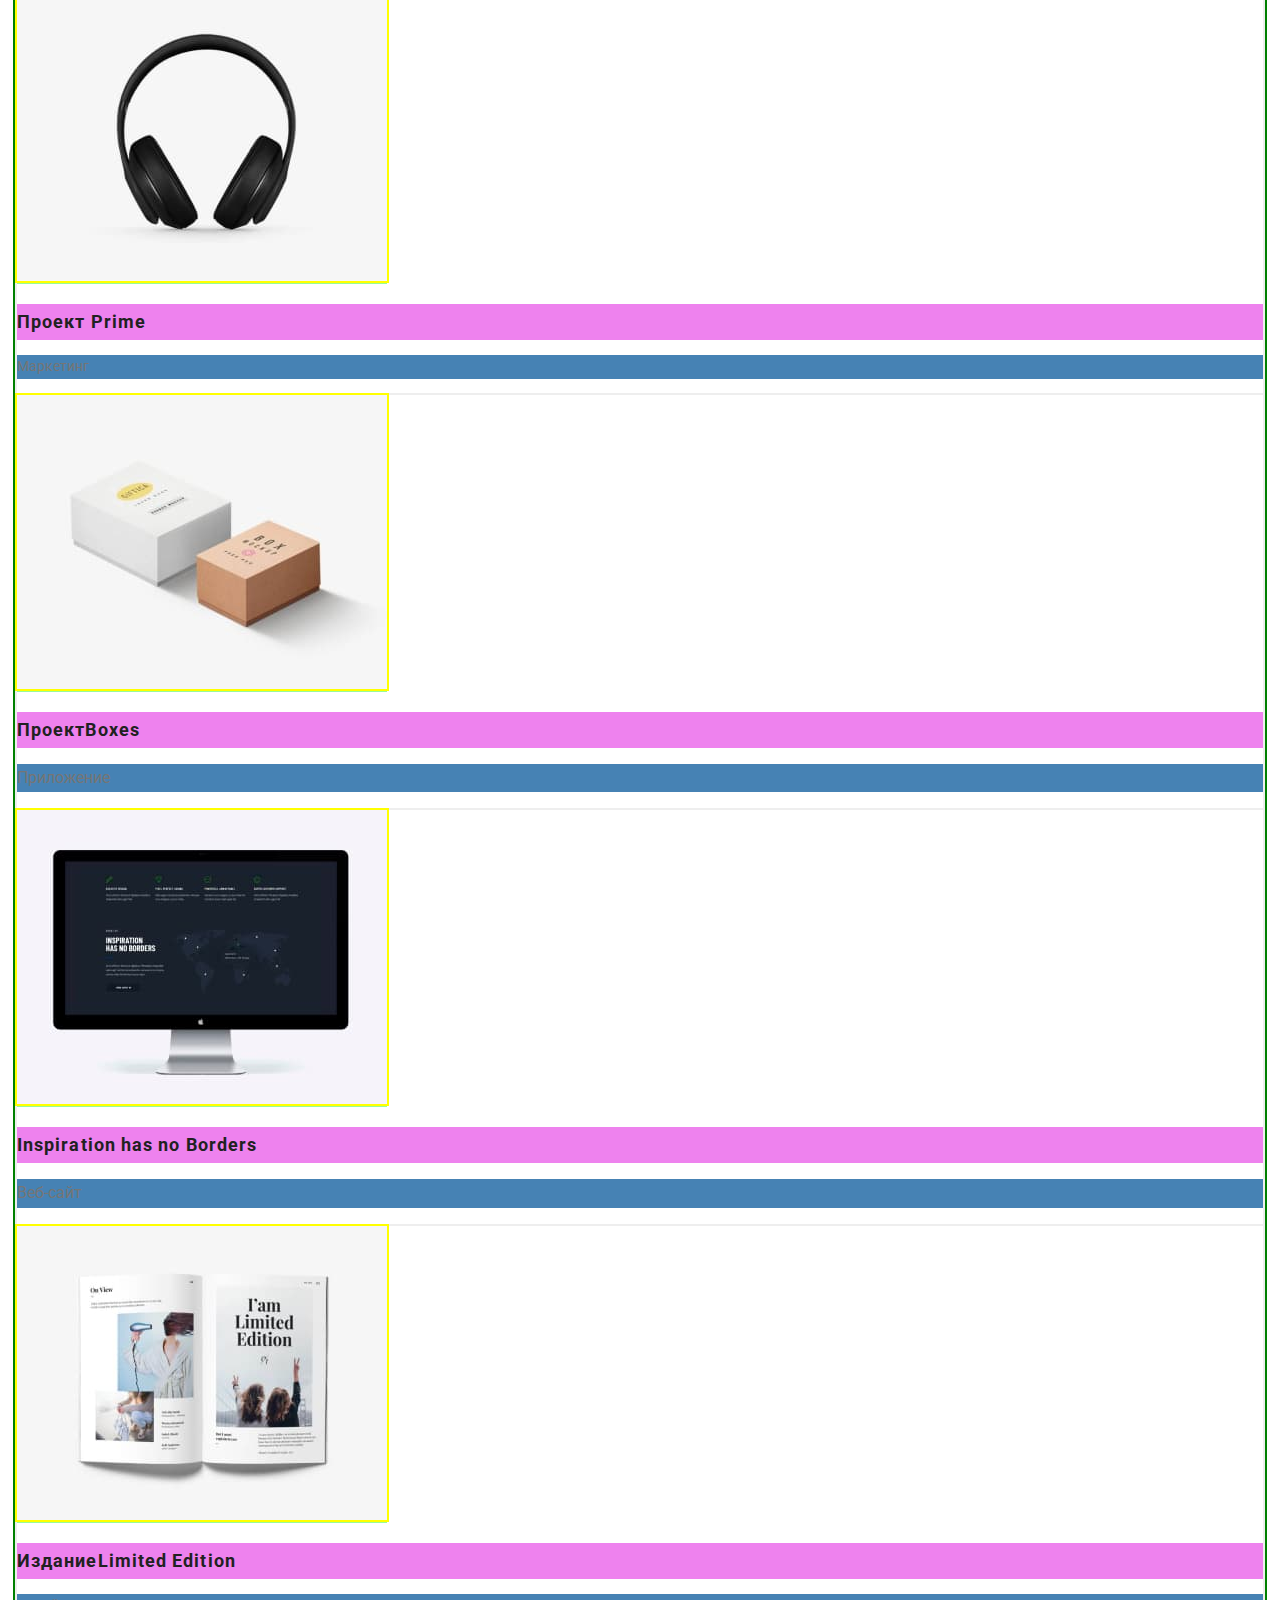
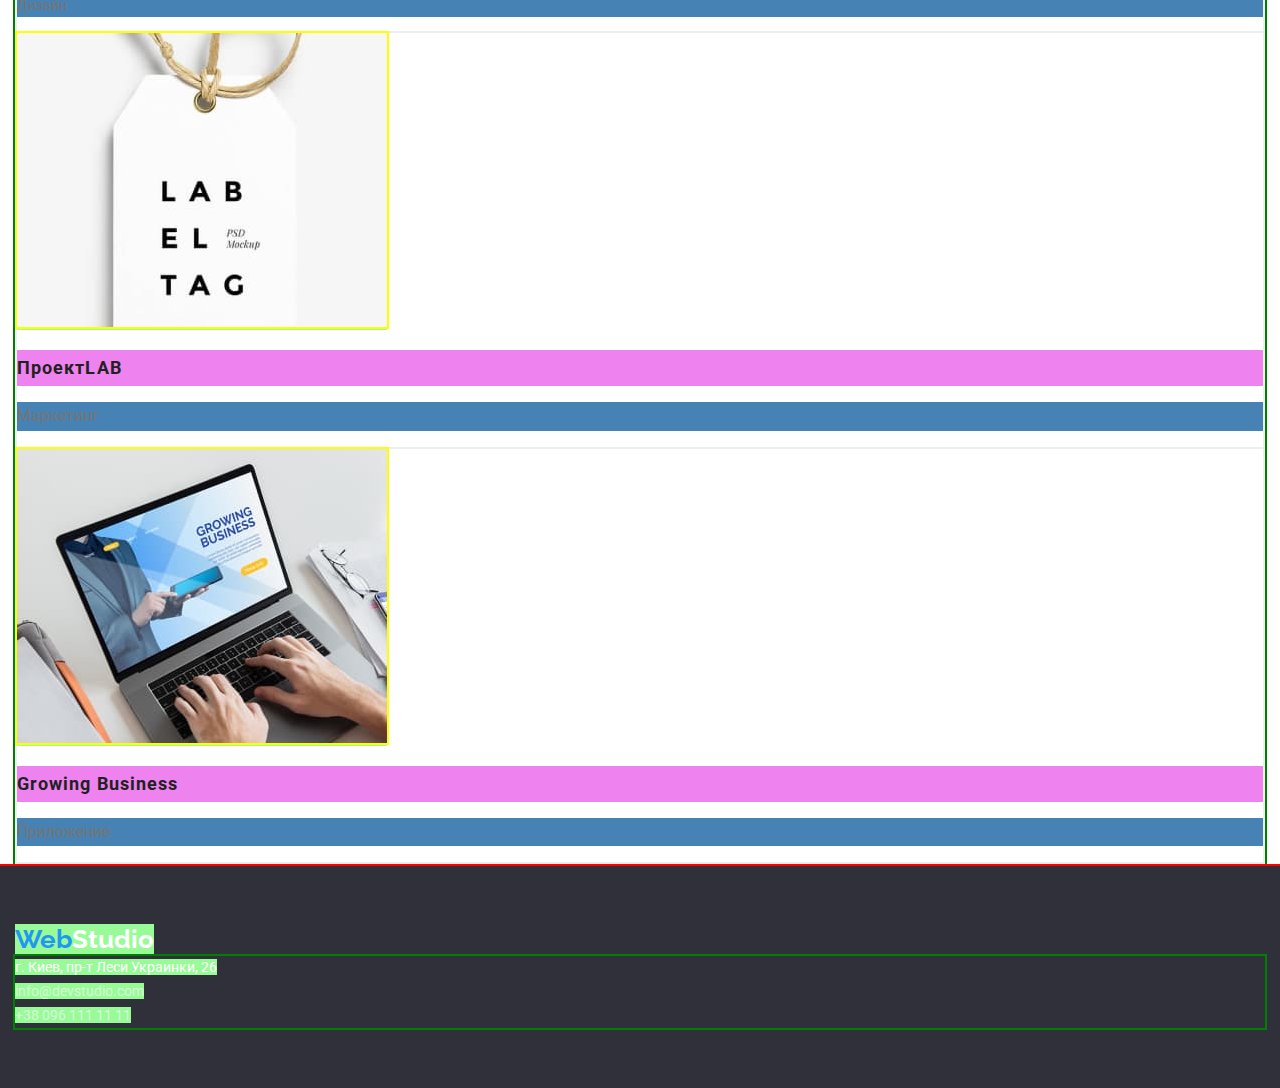
==== commit b5a261b5: "p3" ====
--- a/portfolio.html
+++ b/portfolio.html
@@ -9,47 +9,50 @@
     <link rel="preconnect" href="https://fonts.gstatic.com" crossorigin>
     <link href="https://fonts.googleapis.com/css2?family=Raleway:wght@700&family=Roboto:wght@400;500;700;900&display=swap"
         rel="stylesheet">
+    <link rel="stylesheet" href="https://cdnjs.cloudflare.com/ajax/libs/modern-normalize/1.1.0/modern-normalize.min.css">
     <link rel="stylesheet" href="./css/style.css">
 </head>
 <body>
     <header class="header">
-        <nav class="nav">
-            <a class="header-logo" lang="en" href="#">
-                <span class="logo-part" lang="en">Web</span>Studio
-            </a>
-            <ul class="nav-list list">
-                <li class="nav-item">
-                    <a class="nav-link color" href="./index.html">
-                        Студия
+        <div class="container">
+            <nav class="nav">
+                <a class="header-logo" lang="en" href="#">
+                    <span class="logo-part" lang="en">Web</span>Studio
+                </a>
+                <ul class="nav-list list">
+                    <li class="nav-item">
+                        <a class="nav-link color" href="./index.html">
+                            Студия
+                        </a>
+                    </li>
+                    <li class="nav-item" -nav>
+                        <a class="nav-link color current" href="./portfolio.html">
+                            Портфолио
+                        </a>
+                    </li>
+                    <li class="nav-item">
+                        <a class="nav-link color" href="#">
+                            Контакты
+                        </a>
+                    </li>
+                </ul>
+            </nav>
+            <ul class="header-contacts list">
+                <li class="header-item">
+                    <a class="header-link contact" href="mailto:info@devstudio.com">
+                        info@devstudio.com
                     </a>
                 </li>
-                <li class="nav-item"-nav>
-                    <a class="nav-link color current" href="./portfolio.html">
-                        Портфолио
-                    </a>
-                </li>
-                <li class="nav-item">
-                    <a class="nav-link color" href="#">
-                        Контакты
+                <li class="header-item">
+                    <a class="header-link contact" href="tel:+380961111111">
+                        +38 096 111 11 11
                     </a>
                 </li>
             </ul>
-        </nav>
-        <ul class="header-contacts list">
-            <li class="header-item">
-                <a class="header-link contact" href="mailto:info@devstudio.com">
-                    info@devstudio.com
-                </a>
-            </li>
-            <li class="header-item">
-                <a class="header-link contact" href="tel:+380961111111">
-                    +38 096 111 11 11
-                </a>
-            </li>
-        </ul>
+        </div>
     </header>
     <main>
-        <section class="catalog">
+        <section class="catalog container">
             <h1 hidden class="catalog-title section-title" lang="en">
                 Catalog
             </h1>
@@ -147,28 +150,30 @@
         </section>
     </main>
     <footer class="footer">
-        <a class="footer-logo" lang="en" href="#">
-            <span class="footer-logo-part logo-part" lang="en">Web</span>Studio
-        </a>
-        <address class="footer-address">
-            <ul class="address-list list">
-                <li class="address-item">
-                    <a class="address-link map" href="https://goo.gl/maps/qqfPJEeKQyeXZiAr5">
-                        г. Киев, пр-т Леси Украинки, 26
-                    </a>
-                </li>
-                <li class="address-item">
-                    <a class="address-link contact" href="mailto:info@devstudio.com">
-                        info@devstudio.com
-                    </a>
-                </li>
-                <li class="address-item">
-                    <a class="address-link contact" href="tel:+380961111111">
-                        +38 096 111 11 11
-                    </a>
-                </li>
-            </ul>
-        </address>
+        <div class="container">
+            <a class="footer-logo" lang="en" href="#">
+                <span class="footer-logo-part logo-part" lang="en">Web</span>Studio
+            </a>
+            <address class="footer-address">
+                <ul class="address-list list">
+                    <li class="address-item">
+                        <a class="address-link map" href="https://goo.gl/maps/qqfPJEeKQyeXZiAr5">
+                            г. Киев, пр-т Леси Украинки, 26
+                        </a>
+                    </li>
+                    <li class="address-item">
+                        <a class="address-link contact" href="mailto:info@devstudio.com">
+                            info@devstudio.com
+                        </a>
+                    </li>
+                    <li class="address-item">
+                        <a class="address-link contact" href="tel:+380961111111">
+                            +38 096 111 11 11
+                        </a>
+                    </li>
+                </ul>
+            </address>
+        </div>
     </footer>
 </body>
 </html>--- a/css/style.css
+++ b/css/style.css
@@ -8,8 +8,8 @@
 font-family: 'Roboto', sans-serif;
 bold = 700
 normal = 400
-container(Studio) wigth 1700+30px
-pading l+r = 15px
+container(Studio) wigth 1700+30px(
+pading l+r = 15px)
 
 */
 /* ------- */
@@ -23,6 +23,14 @@
   --logo-text-color: #000000;
   --border-line-color: #eeeeee;
 }
+html {
+  box-sizing: border-box;
+}
+*,
+*::before,
+*::after {
+  box-sizing: inherit;
+}
 body {
   color: var(--primary-text-color);
   background-color: var(--main-light-color);
@@ -30,8 +38,45 @@
   font-size: 14px;
   line-height: 1.7;
   font-weight: 400;
+  margin: 0;
+}
+/* ul {
+  margin: 0;
+  padding: 0;
+} */
+/* ------bgc & outline------ */
+h1,
+h2,
+h3 {
+  background-color: violet;
+}
+button {
+  outline: 3px solid greenyellow;
+}
+ul {
+  outline: 2px solid green;
+}
+a {
+  background-color: palegreen;
+}
+p {
+  background-color: steelblue;
+}
+img {
+  outline: 2px solid yellow;
+}
+section {
+  outline: 2px solid red;
+}
+/* ------bgc & outline------ */
+.container {
+  max-width: 1730px;
+  padding-left: 15px;
+  padding-right: 15px;
 }
 .list {
+  margin: 0;
+  padding: 0;
   list-style: none;
 }
 .section-title {
@@ -59,6 +104,7 @@
   background-color: var(--accent-color);
 }
 .btn {
+  display: inline-block;
   font-size: 16px;
   border: transparent;
   border-radius: 4px;
@@ -90,20 +136,31 @@
 }
 
 /* Hero  */
+.hero {
+  padding-top: 200px;
+  padding-bottom: 200px;
+  text-align: center;
+  margin-top: 0;
+  margin-bottom: 94px;
+}
 .hero,
 .footer {
   background-color: var(--primary-bg-color);
 }
 .hero-title {
+  margin-top: 0;
+  margin-bottom: 30px;
   font-weight: 900;
   font-size: 44px;
   line-height: 1.4;
-  text-align: center;
+
   color: var(--main-light-color);
   letter-spacing: 0.06em;
   text-transform: uppercase;
 }
 .hero-btn {
+  min-width: 200px;
+  padding: 10px 32px;
   font-weight: 700;
   line-height: 1.8;
   letter-spacing: 0.06em;
@@ -111,16 +168,34 @@
 }
 
 /* Benefits */
+.benefits {
+  margin-top: 0;
+  margin-bottom: 94px;
+}
 .benefits-subtitle {
   font-size: inherit;
   text-transform: uppercase;
   font-weight: 700;
   line-height: 1.14;
-}
-
+  margin-top: 0;
+  margin-bottom: 10px;
+}
+/* Developments */
+.developments {
+  padding-bottom: 94px;
+}
+.developments-title {
+  margin-top: 0;
+  margin-bottom: 50px;
+}
 /* Our-team */
 .our-team {
   background: var(--first-btn-color);
+  padding-top: 94px;
+  padding-bottom: 94px;
+}
+.team-title {
+  margin-bottom: 50px;
 }
 .team-positions,
 .team-name {
@@ -128,14 +203,21 @@
   font-size: 16px;
 }
 .team-name {
-  font-weight: 700;
+  margin-top: 0;
+  margin-bottom: 10px;
+  font-weight: 700;
+}
+.team-positions {
+  margin-top: 0;
+  margin-bottom: 30px;
 }
 /* filter */
 .filter-btn {
+  min-width: 73px;
+  padding: 6px 22px;
   background: var(--first-btn-color);
   line-height: 1.6;
   font-weight: 500;
-  font-size: 16px;
 }
 .btn-current {
   color: var(--main-light-color);
@@ -166,6 +248,13 @@
   border: 1px solid var(--border-line-color);
 }
 /* Footer */
+.footer {
+  padding-top: 60px;
+  padding-bottom: 60px;
+}
+.footer-logo {
+  margin-bottom: 20px;
+}
 .address-link {
   color: rgba(255, 255, 255, 0.6);
 }
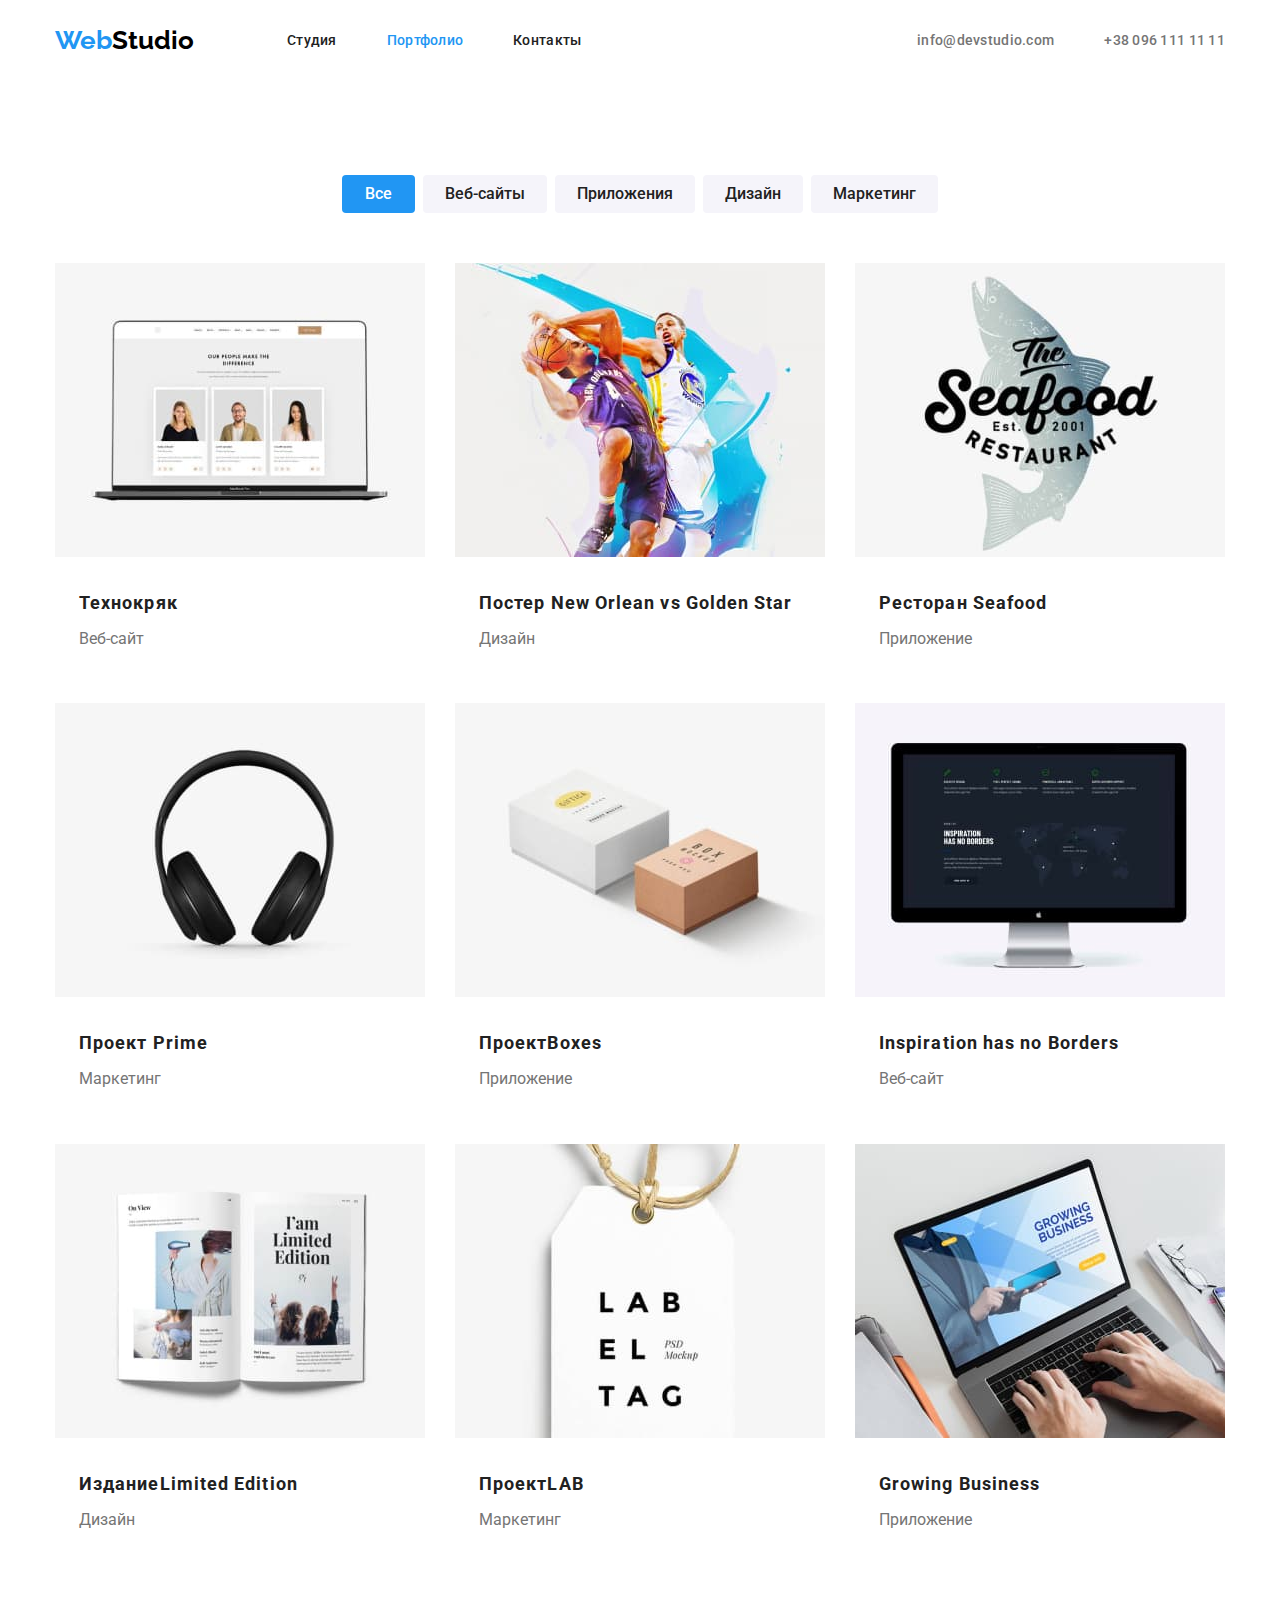
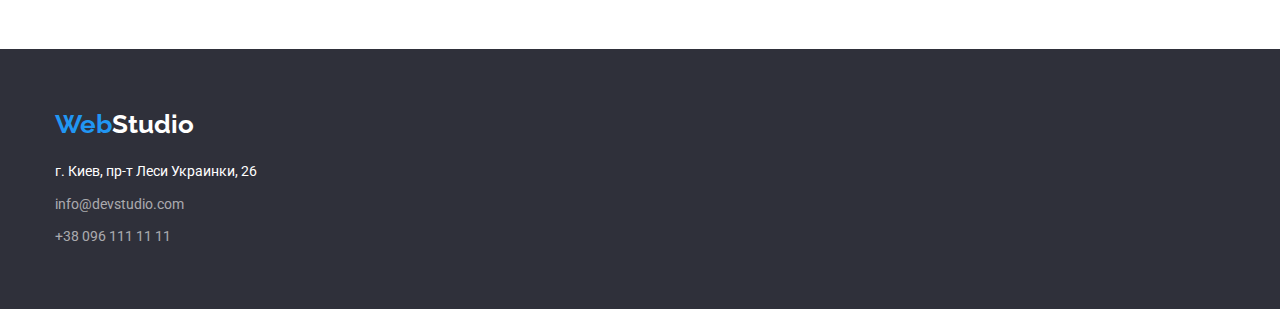
==== commit 03cc3c65: "p5" ====
--- a/portfolio.html
+++ b/portfolio.html
@@ -14,7 +14,7 @@
 </head>
 <body>
     <header class="header">
-        <div class="container">
+        <div class="container header-main">
             <nav class="nav">
                 <a class="header-logo" lang="en" href="#">
                     <span class="logo-part" lang="en">Web</span>Studio
@@ -108,7 +108,7 @@
                     <a class="portfolio-link" href="">
                         <img class="portfolio-img" src="./images/portfolio/catalog_img4.jpg" alt="наушники" width="370">
                         <h2 class="portfolio-subtitle color">Проект <span lang="en">Prime</span></h2>
-                        <p class="portfolio-inform">Маркетинг</p>
+                        <p class="portfolio-info">Маркетинг</p>
                     </a>
                 </li>
                 <li class="portfolio-item">
@@ -129,7 +129,7 @@
                     <a class="portfolio-link" href="">
                         <img class="portfolio-img" src="./images/portfolio/catalog_img7.jpg" alt="журнал" width="370">
                         <h2 class="portfolio-subtitle color">Издание<span lang="en">Limited Edition</span></h2>
-                        <p class="portfolio-inform">Дизайн</p>
+                        <p class="portfolio-info">Дизайн</p>
                     </a>
                 </li>
                 <li class="portfolio-item">
@@ -150,7 +150,7 @@
         </section>
     </main>
     <footer class="footer">
-        <div class="container">
+        <div class="container footer-main">
             <a class="footer-logo" lang="en" href="#">
                 <span class="footer-logo-part logo-part" lang="en">Web</span>Studio
             </a>
--- a/css/style.css
+++ b/css/style.css
@@ -8,10 +8,36 @@
 font-family: 'Roboto', sans-serif;
 bold = 700
 normal = 400
-container(Studio) wigth 1700+30px(
+container(Studio) wigth 1170+30px(
 pading l+r = 15px)
 
 */
+/* ------bgc & outline------ */
+/* h1,
+h2,
+h3 {
+  background-color: rgb(47, 204, 231);
+}
+button {
+  outline: 3px solid greenyellow;
+}
+ul {
+  background-color: violet;
+}
+a {
+  background-color: palegreen;
+}
+p {
+  background-color: steelblue;
+}
+img {
+  outline: 2px solid yellow;
+}
+section {
+  outline: 2px solid red;
+} */
+
+/* ------bgc & outline------*/
 /* ------- */
 :root {
   --primary-text-color: #757575;
@@ -40,42 +66,21 @@
   font-weight: 400;
   margin: 0;
 }
-/* ul {
+img {
+  display: inline-block;
   margin: 0;
   padding: 0;
-} */
-/* ------bgc & outline------ */
-h1,
-h2,
-h3 {
-  background-color: violet;
-}
-button {
-  outline: 3px solid greenyellow;
-}
-ul {
-  outline: 2px solid green;
-}
-a {
-  background-color: palegreen;
-}
-p {
-  background-color: steelblue;
-}
-img {
-  outline: 2px solid yellow;
-}
-section {
-  outline: 2px solid red;
-}
-/* ------bgc & outline------ */
+}
 .container {
-  max-width: 1730px;
+  max-width: 1200px;
   padding-left: 15px;
   padding-right: 15px;
+  /* padding: 94px 15px; */
+  margin: 0 auto;
 }
 .list {
-  margin: 0;
+  margin-top: 0;
+  margin-bottom: 0;
   padding: 0;
   list-style: none;
 }
@@ -113,6 +118,30 @@
   text-align: center;
 }
 /* header */
+.header {
+  padding-top: 25px;
+  padding-bottom: 25px;
+}
+.header-main,
+.nav {
+  display: flex;
+  align-items: center;
+}
+
+.nav-list {
+  margin-left: 93px;
+}
+.nav-list {
+  display: flex;
+}
+.header-contacts {
+  display: flex;
+  margin-left: auto;
+}
+.nav-list .nav-item + .nav-item,
+.header-contacts .header-item + .header-item {
+  margin-left: 50px;
+}
 .header-logo,
 .footer-logo {
   font-family: 'Raleway', sans-serif;
@@ -134,7 +163,6 @@
 .header-link {
   color: inherit;
 }
-
 /* Hero  */
 .hero {
   padding-top: 200px;
@@ -147,20 +175,25 @@
 .footer {
   background-color: var(--primary-bg-color);
 }
+.hero-main {
+  width: 696px;
+}
 .hero-title {
   margin-top: 0;
   margin-bottom: 30px;
+
+  color: var(--main-light-color);
   font-weight: 900;
   font-size: 44px;
   line-height: 1.4;
 
-  color: var(--main-light-color);
   letter-spacing: 0.06em;
   text-transform: uppercase;
 }
 .hero-btn {
   min-width: 200px;
   padding: 10px 32px;
+
   font-weight: 700;
   line-height: 1.8;
   letter-spacing: 0.06em;
@@ -172,30 +205,71 @@
   margin-top: 0;
   margin-bottom: 94px;
 }
+.benefits-list {
+  display: flex;
+}
+.benefits-item {
+  width: calc((100%-90px) / 4);
+  margin-left: 30px;
+}
+.benefits-item:first-child {
+  margin-left: 0;
+}
 .benefits-subtitle {
+  margin-top: 0;
+  margin-bottom: 10px;
+
   font-size: inherit;
   text-transform: uppercase;
   font-weight: 700;
   line-height: 1.14;
-  margin-top: 0;
-  margin-bottom: 10px;
+}
+.benefits-info {
+  margin-top: 0;
+  margin-bottom: 0;
 }
 /* Developments */
 .developments {
   padding-bottom: 94px;
 }
+.developments-list {
+  display: flex;
+}
+.developments-item {
+  width: calc((100%-60) / 3);
+  margin-left: 30px;
+}
+.developments-item:first-child {
+  margin-left: 0;
+}
 .developments-title {
   margin-top: 0;
   margin-bottom: 50px;
 }
 /* Our-team */
 .our-team {
-  background: var(--first-btn-color);
   padding-top: 94px;
   padding-bottom: 94px;
+
+  background: var(--first-btn-color);
+}
+.team-list {
+  display: flex;
+}
+.team-item {
+  width: calc((100%-90px) / 4);
+  margin-left: 30px;
+  text-align: center;
+}
+.team-item:first-child {
+  margin-left: 0;
 }
 .team-title {
+  margin-top: 0;
   margin-bottom: 50px;
+}
+.team-img {
+  margin-bottom: 30px;
 }
 .team-positions,
 .team-name {
@@ -205,16 +279,33 @@
 .team-name {
   margin-top: 0;
   margin-bottom: 10px;
+
   font-weight: 700;
 }
 .team-positions {
   margin-top: 0;
   margin-bottom: 30px;
 }
-/* filter */
+/* catalog */
+.catalog {
+  padding-top: 94px;
+  padding-bottom: 94px;
+}
+/* filter catalog */
+.filter-list {
+  display: flex;
+  align-items: center;
+  justify-content: center;
+  margin-bottom: 50px;
+}
+.filter-list .filter-item + .filter-item {
+  padding-left: 8px;
+}
 .filter-btn {
   min-width: 73px;
   padding: 6px 22px;
+  margin-top: 0;
+
   background: var(--first-btn-color);
   line-height: 1.6;
   font-weight: 500;
@@ -223,36 +314,67 @@
   color: var(--main-light-color);
   background-color: var(--accent-color);
 }
-/* Portfolio */
+/* Portfolio catalog */
+.portfolio-list {
+  display: flex;
+  flex-wrap: wrap;
+  margin: 0;
+  padding: 0;
+  background: var(--main-light-color);
+}
+.portfolio-item {
+  padding-bottom: 20px;
+  margin-bottom: 30px;
+  margin-top: 0;
+  width: 370px;
+  margin-right: 30px;
+  /* border: 1px solid #eeeeee; */
+}
+.portfolio-item:nth-child(3n) {
+  margin-right: 0;
+}
+.portfolio-item:nth-last-child(-n + 3) {
+  margin-bottom: 0;
+}
+.portfolio-link {
+  display: inline-block;
+  margin: 0;
+  padding: 0;
+
+  text-decoration: none;
+  font-style: inherit;
+  color: inherit;
+}
+.portfolio-img {
+  margin-top: 0;
+  margin-bottom: 20px;
+}
 .portfolio-subtitle {
+  margin-top: 0;
+  margin-bottom: 4px;
+  margin-left: 24px;
+
   font-weight: 700;
   font-size: 18px;
   line-height: 2;
   letter-spacing: 0.06em;
 }
-.portfolio-item {
-  border: 1px solid #eeeeee;
-}
-
-.portfolio-link {
-  text-decoration: none;
-  font-style: inherit;
-  color: inherit;
-}
 .portfolio-info {
+  margin-top: 0;
+  margin-bottom: 0;
+  margin-left: 24px;
+
   font-size: 16px;
   line-height: 1.8;
 }
-.portfolio-list {
-  background: var(--main-light-color);
-  border: 1px solid var(--border-line-color);
-}
+
 /* Footer */
 .footer {
   padding-top: 60px;
   padding-bottom: 60px;
 }
 .footer-logo {
+  margin-top: 0;
   margin-bottom: 20px;
 }
 .address-link {
@@ -263,9 +385,17 @@
   color: var(--main-light-color);
 }
 .footer-logo,
-.address-link.map,
 .address-link,
 .footer-address {
+  margin-top: 0;
+  display: flex;
+
   text-decoration: none;
   font-style: inherit;
 }
+.footer-logo {
+  display: inline-block;
+}
+.address-list .address-item + .address-item {
+  margin-top: 9px;
+}
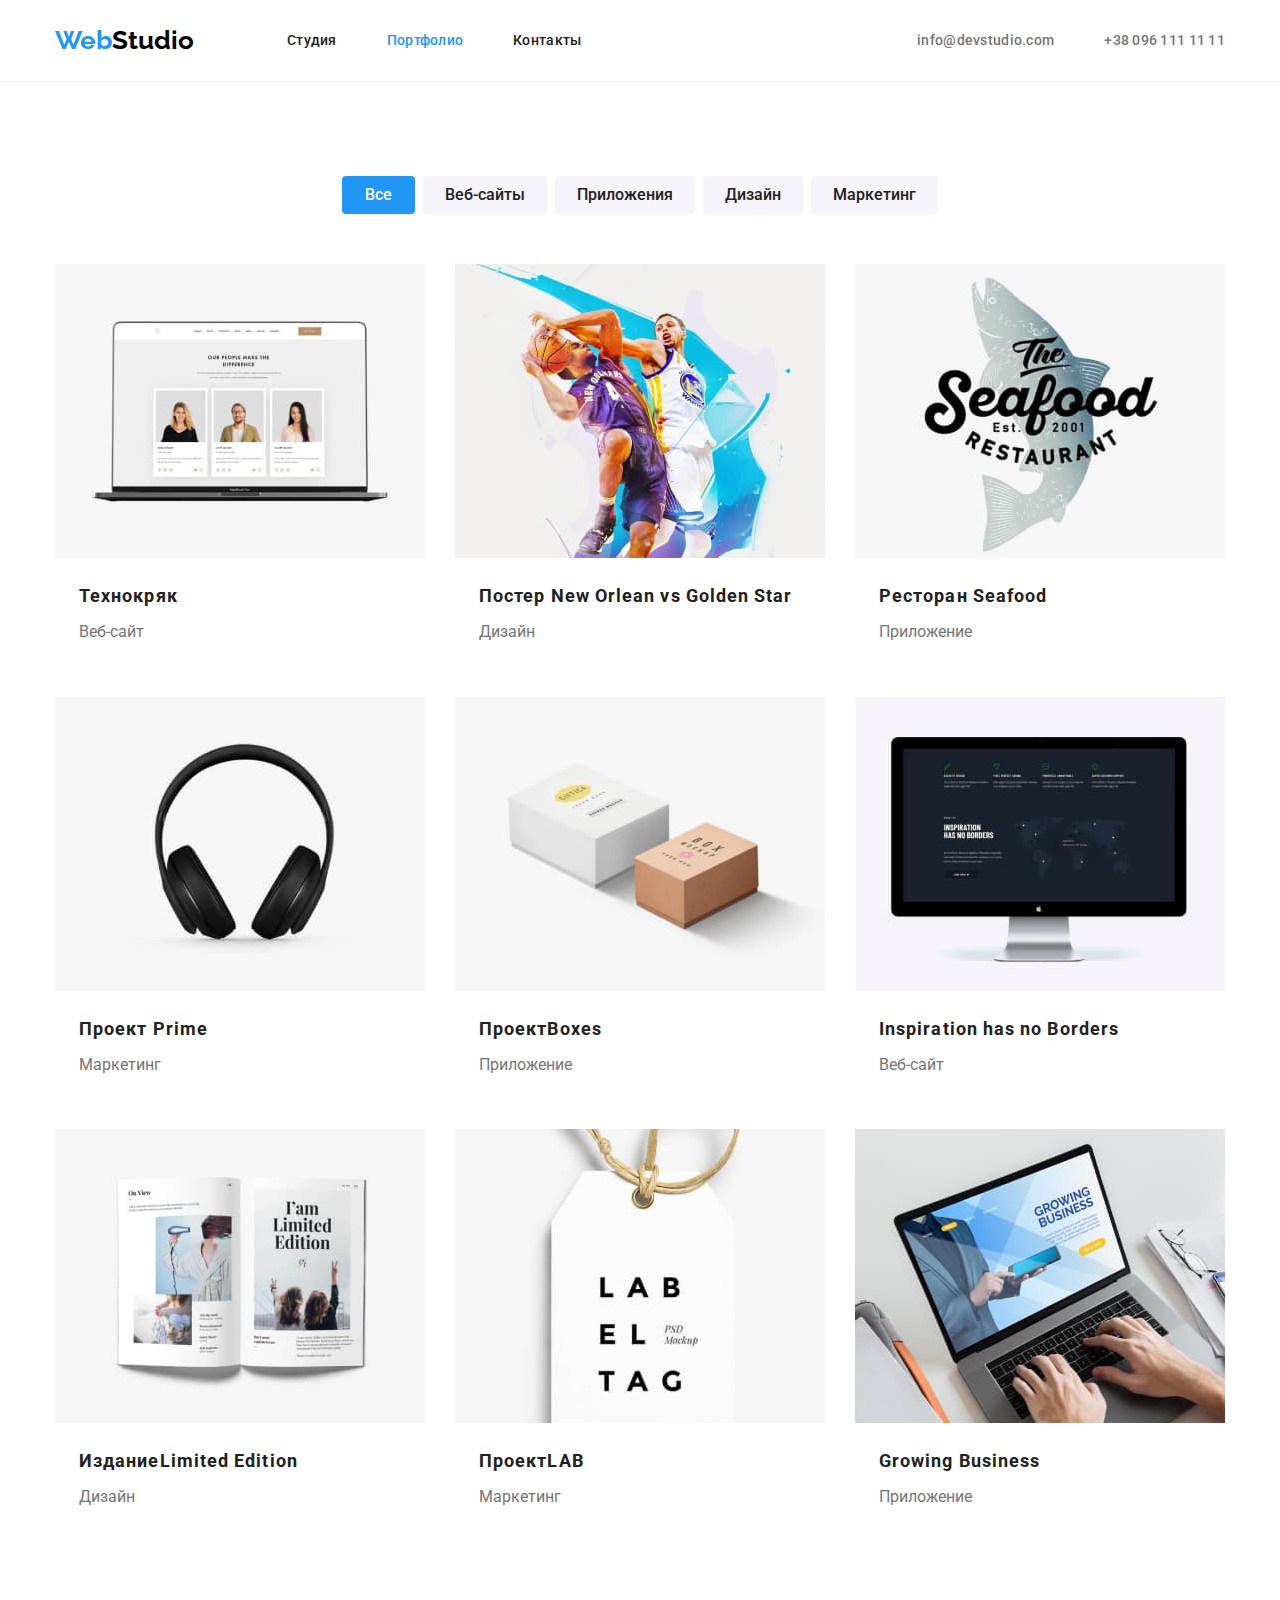
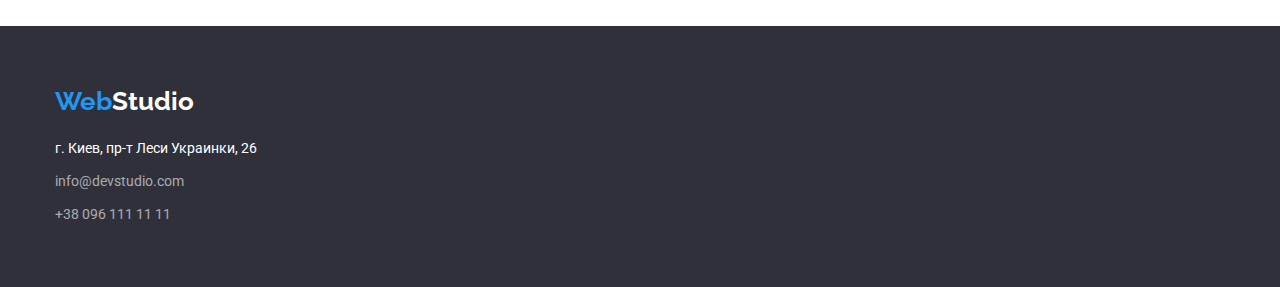
==== commit 20a7cf16: "p6" ====
--- a/portfolio.html
+++ b/portfolio.html
@@ -25,11 +25,13 @@
                             Студия
                         </a>
                     </li>
+
                     <li class="nav-item" -nav>
                         <a class="nav-link color current" href="./portfolio.html">
                             Портфолио
                         </a>
                     </li>
+
                     <li class="nav-item">
                         <a class="nav-link color" href="#">
                             Контакты
@@ -43,6 +45,7 @@
                         info@devstudio.com
                     </a>
                 </li>
+
                 <li class="header-item">
                     <a class="header-link contact" href="tel:+380961111111">
                         +38 096 111 11 11
@@ -51,6 +54,7 @@
             </ul>
         </div>
     </header>
+<!-- MAIN section -->
     <main>
         <section class="catalog container">
             <h1 hidden class="catalog-title section-title" lang="en">
@@ -62,93 +66,126 @@
                         Все
                     </button>
                 </li>
+
                 <li class="filter-item">
                     <button type="button" class="filter-btn btn color">
                         Веб-сайты
                     </button>
+                </li>
+
                 <li class="filter-item">
                     <button type="button" class="filter-btn btn color">
                         Приложения
                     </button>
                 </li>
+
                 <li class="filter-item">
                     <button type="button" class="filter-btn btn color">
                         Дизайн
                     </button>
                 </li>
+
                 <li class="filter-item">
                     <button type="button" class="filter-btn btn color">
                         Маркетинг
                     </button>
                 </li>
             </ul>
+
             <ul class="portfolio-list list">
                 <li class="portfolio-item">
                     <a class="portfolio-link" href="">
                         <img class="portfolio-img" src="./images/portfolio/catalog_img1.jpg" alt="страница_веб-сайта" width="370">
-                        <h2 class="portfolio-subtitle color">Технокряк</h2>
-                        <p class="portfolio-info">Веб-сайт</p>
-                    </a>
-                </li>
+                        <div class="portfilio-content">
+                            <h2 class="portfolio-subtitle color">Технокряк</h2>
+                            <p class="portfolio-info">Веб-сайт</p>
+                        </div>
+                    </a>
+                </li>
+
                 <li class="portfolio-item">
                     <a class="portfolio-link" href="">
                         <img class="portfolio-img" src="./images/portfolio/catalog_img2.jpg" alt="баскетбол" width="370">
-                        <h2 class="portfolio-subtitle color">Постер <span lang="en">New Orlean vs Golden Star</span></h2>
-                        <p class="portfolio-info">Дизайн</p>
-                    </a>
-                </li>
+                        <div class="portfilio-content">
+                            <h2 class="portfolio-subtitle color">Постер <span lang="en">New Orlean vs Golden Star</span></h2>
+                            <p class="portfolio-info">Дизайн</p>
+                        </div>
+                    </a>
+                </li>
+
                 <li class="portfolio-item">
                     <a class="portfolio-link" href="">
                         <img class="portfolio-img" src="./images/portfolio/catalog_img3.jpg" alt="лого-рыба" width="370">
-                        <h2 class="portfolio-subtitle color">Ресторан <span lang="en">Seafood</span></h2>
-                        <p class="portfolio-info">Приложение</p>
-                    </a>
-                </li>
+                        <div class="portfilio-content">
+                            <h2 class="portfolio-subtitle color">Ресторан <span lang="en">Seafood</span></h2>
+                            <p class="portfolio-info">Приложение</p>
+                        </div>
+                    </a>
+                </li>
+
                 <li class="portfolio-item">
                     <a class="portfolio-link" href="">
                         <img class="portfolio-img" src="./images/portfolio/catalog_img4.jpg" alt="наушники" width="370">
-                        <h2 class="portfolio-subtitle color">Проект <span lang="en">Prime</span></h2>
-                        <p class="portfolio-info">Маркетинг</p>
-                    </a>
-                </li>
+                        <div class="portfilio-content">
+                            <h2 class="portfolio-subtitle color">Проект <span lang="en">Prime</span></h2>
+                            <p class="portfolio-info">Маркетинг</p>
+                        </div>
+                    </a>
+                </li>
+
                 <li class="portfolio-item">
                     <a class="portfolio-link" href="">
                         <img class="portfolio-img" src="./images/portfolio/catalog_img5.jpg" alt="коробки" width="370">
-                        <h2 class="portfolio-subtitle color">Проект<span lang="en">Boxes</span></h2>
-                        <p class="portfolio-info">Приложение</p>
-                    </a>
-                </li>
+                        <div class="portfilio-content">
+                            <h2 class="portfolio-subtitle color">Проект<span lang="en">Boxes</span></h2>
+                            <p class="portfolio-info">Приложение</p>
+                        </div>
+                    </a>
+                </li>
+
                 <li class="portfolio-item">
                     <a class="portfolio-link" href="">
                         <img class="portfolio-img" src="./images/portfolio/catalog_img6.jpg" alt="страница_веб-сайта" width="370">
-                        <h2 class="portfolio-subtitle color" lang="en">Inspiration has no Borders</h2>
-                        <p class="portfolio-info">Веб-сайт</p>
-                    </a>
-                </li>
+                        <div class="portfilio-content">
+                            <h2 class="portfolio-subtitle color" lang="en">Inspiration has no Borders</h2>
+                            <p class="portfolio-info">Веб-сайт</p>
+                        </div>
+                    </a>
+                </li>
+
                 <li class="portfolio-item">
                     <a class="portfolio-link" href="">
                         <img class="portfolio-img" src="./images/portfolio/catalog_img7.jpg" alt="журнал" width="370">
-                        <h2 class="portfolio-subtitle color">Издание<span lang="en">Limited Edition</span></h2>
-                        <p class="portfolio-info">Дизайн</p>
-                    </a>
-                </li>
+                        <div class="portfilio-content">
+                            <h2 class="portfolio-subtitle color">Издание<span lang="en">Limited Edition</span></h2>
+                            <p class="portfolio-info">Дизайн</p>
+                        </div>
+                    </a>
+                </li>
+
                 <li class="portfolio-item">
                     <a class="portfolio-link" href="">
                         <img class="portfolio-img" src="./images/portfolio/catalog_img8.jpg" alt="етикетка" width="370">
-                        <h2 class="portfolio-subtitle color">Проект<span lang="en">LAB</span></h2>
-                        <p class="portfolio-info">Маркетинг</p>
-                    </a>
-                </li>
+                        <div class="portfilio-content">
+                            <h2 class="portfolio-subtitle color">Проект<span lang="en">LAB</span></h2>
+                            <p class="portfolio-info">Маркетинг</p>
+                        </div>
+                    </a>
+                </li>
+
                 <li class="portfolio-item">
                     <a class="portfolio-link" href="">
                         <img class="portfolio-img" src="./images/portfolio/catalog_img9.jpg" alt="работа_с_ПК" width="370">
-                        <h2 class="portfolio-subtitle color" lang="en">Growing Business</h2>
-                        <p class="portfolio-info">Приложение</p>
+                        <div class="portfilio-content">
+                            <h2 class="portfolio-subtitle color" lang="en">Growing Business</h2>
+                            <p class="portfolio-info">Приложение</p>
+                        </div>
                     </a>
                 </li>
             </ul>
         </section>
     </main>
+<!-- Footer seection -->
     <footer class="footer">
         <div class="container footer-main">
             <a class="footer-logo" lang="en" href="#">
--- a/css/style.css
+++ b/css/style.css
@@ -48,6 +48,7 @@
   --primary-bg-color: #2f303a;
   --logo-text-color: #000000;
   --border-line-color: #eeeeee;
+  --item-space-gap: 30px;
 }
 html {
   box-sizing: border-box;
@@ -67,7 +68,8 @@
   margin: 0;
 }
 img {
-  display: inline-block;
+  display: block;
+  max-width: 100%;
   margin: 0;
   padding: 0;
 }
@@ -75,7 +77,6 @@
   max-width: 1200px;
   padding-left: 15px;
   padding-right: 15px;
-  /* padding: 94px 15px; */
   margin: 0 auto;
 }
 .list {
@@ -117,17 +118,19 @@
   cursor: pointer;
   text-align: center;
 }
+
 /* header */
 .header {
   padding-top: 25px;
   padding-bottom: 25px;
+
+  border-bottom: 1px solid #ececec;
 }
 .header-main,
 .nav {
   display: flex;
   align-items: center;
 }
-
 .nav-list {
   margin-left: 93px;
 }
@@ -163,6 +166,7 @@
 .header-link {
   color: inherit;
 }
+
 /* Hero  */
 .hero {
   padding-top: 200px;
@@ -207,13 +211,11 @@
 }
 .benefits-list {
   display: flex;
+  margin-left: calc(-1 * var(--item-space-gap));
 }
 .benefits-item {
-  width: calc((100%-90px) / 4);
-  margin-left: 30px;
-}
-.benefits-item:first-child {
-  margin-left: 0;
+  flex-basis: calc(100% / 4 - var(--item-space-gap));
+  margin-left: var(--item-space-gap);
 }
 .benefits-subtitle {
   margin-top: 0;
@@ -228,24 +230,24 @@
   margin-top: 0;
   margin-bottom: 0;
 }
+
 /* Developments */
 .developments {
   padding-bottom: 94px;
 }
 .developments-list {
   display: flex;
+  margin-left: calc(-1 * var(--item-space-gap));
 }
 .developments-item {
-  width: calc((100%-60) / 3);
-  margin-left: 30px;
-}
-.developments-item:first-child {
-  margin-left: 0;
+  flex-basis: calc(100% / 3 - var(--item-space-gap));
+  margin-left: var(--item-space-gap);
 }
 .developments-title {
   margin-top: 0;
   margin-bottom: 50px;
 }
+
 /* Our-team */
 .our-team {
   padding-top: 94px;
@@ -255,14 +257,17 @@
 }
 .team-list {
   display: flex;
+  margin-left: calc(-1 * var(--item-space-gap));
 }
 .team-item {
-  width: calc((100%-90px) / 4);
-  margin-left: 30px;
+  flex-basis: calc(100% / 4 - var(--item-space-gap));
+  margin-left: var(--item-space-gap);
   text-align: center;
-}
-.team-item:first-child {
-  margin-left: 0;
+
+  background: #ffffff;
+  box-shadow: 0px 1px 3px rgba(0, 0, 0, 0.12), 0px 1px 1px rgba(0, 0, 0, 0.14),
+    0px 2px 1px rgba(0, 0, 0, 0.2);
+  border-radius: 0px 0px 4px 4px;
 }
 .team-title {
   margin-top: 0;
@@ -320,22 +325,20 @@
   flex-wrap: wrap;
   margin: 0;
   padding: 0;
+  margin-top: calc(-1 * var(--item-space-gap));
+  margin-left: calc(-1 * var(--item-space-gap));
+
   background: var(--main-light-color);
 }
 .portfolio-item {
-  padding-bottom: 20px;
-  margin-bottom: 30px;
-  margin-top: 0;
-  width: 370px;
-  margin-right: 30px;
-  /* border: 1px solid #eeeeee; */
-}
-.portfolio-item:nth-child(3n) {
-  margin-right: 0;
-}
-.portfolio-item:nth-last-child(-n + 3) {
-  margin-bottom: 0;
-}
+  flex-basis: calc(100% / 3 - var(--item-space-gap));
+  margin-left: var(--item-space-gap);
+  margin-top: var(--item-space-gap);
+}
+.portfilio-content {
+  padding: 20px 24px;
+}
+
 .portfolio-link {
   display: inline-block;
   margin: 0;
@@ -345,14 +348,10 @@
   font-style: inherit;
   color: inherit;
 }
-.portfolio-img {
-  margin-top: 0;
-  margin-bottom: 20px;
-}
+
 .portfolio-subtitle {
   margin-top: 0;
   margin-bottom: 4px;
-  margin-left: 24px;
 
   font-weight: 700;
   font-size: 18px;
@@ -362,7 +361,6 @@
 .portfolio-info {
   margin-top: 0;
   margin-bottom: 0;
-  margin-left: 24px;
 
   font-size: 16px;
   line-height: 1.8;
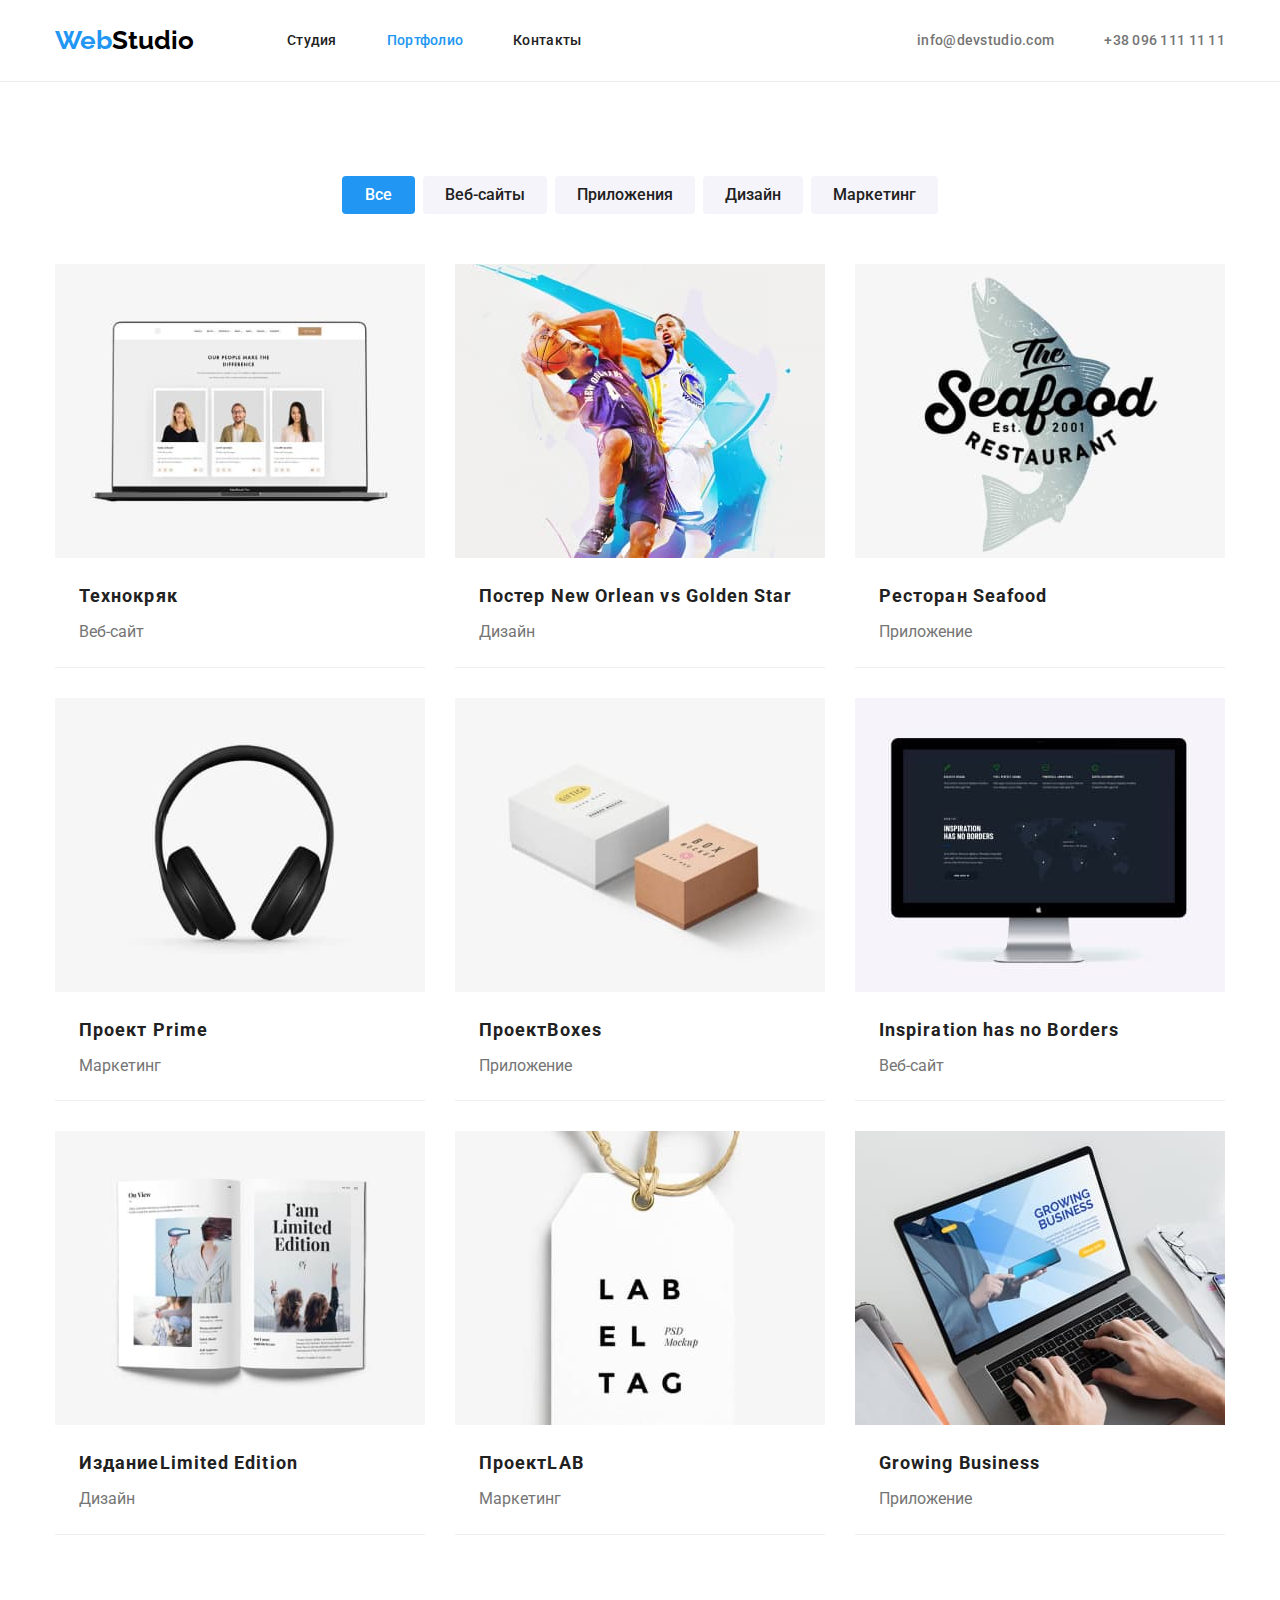
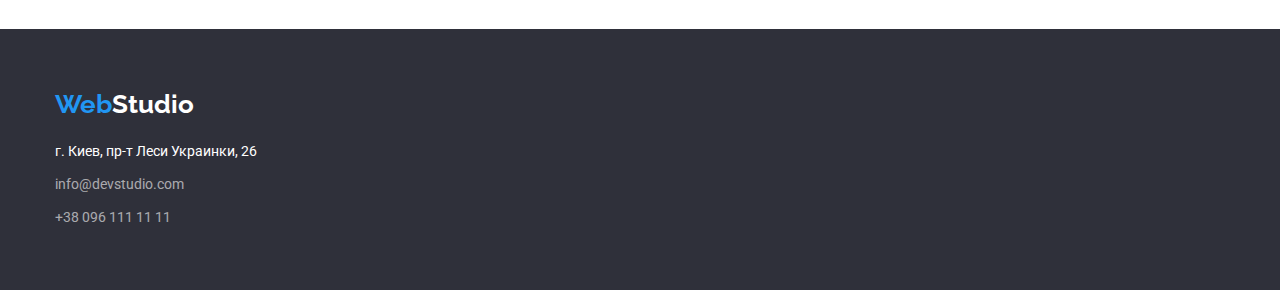
==== commit 3133657a: "p6" ====
--- a/portfolio.html
+++ b/portfolio.html
@@ -198,11 +198,13 @@
                             г. Киев, пр-т Леси Украинки, 26
                         </a>
                     </li>
+
                     <li class="address-item">
                         <a class="address-link contact" href="mailto:info@devstudio.com">
                             info@devstudio.com
                         </a>
                     </li>
+
                     <li class="address-item">
                         <a class="address-link contact" href="tel:+380961111111">
                             +38 096 111 11 11
--- a/css/style.css
+++ b/css/style.css
@@ -131,11 +131,20 @@
   display: flex;
   align-items: center;
 }
+.header-logo,
+.footer-logo {
+  font-family: 'Raleway', sans-serif;
+  font-weight: 700;
+  font-size: 26px;
+  line-height: 1.2;
+  text-decoration: none;
+}
+.header-logo {
+  color: var(--logo-text-color);
+}
 .nav-list {
+  display: flex;
   margin-left: 93px;
-}
-.nav-list {
-  display: flex;
 }
 .header-contacts {
   display: flex;
@@ -144,17 +153,6 @@
 .nav-list .nav-item + .nav-item,
 .header-contacts .header-item + .header-item {
   margin-left: 50px;
-}
-.header-logo,
-.footer-logo {
-  font-family: 'Raleway', sans-serif;
-  font-weight: 700;
-  font-size: 26px;
-  line-height: 1.2;
-  text-decoration: none;
-}
-.header-logo {
-  color: var(--logo-text-color);
 }
 .nav-link,
 .header-link {
@@ -180,7 +178,7 @@
   background-color: var(--primary-bg-color);
 }
 .hero-main {
-  width: 696px;
+  max-width: 696px;
 }
 .hero-title {
   margin-top: 0;
@@ -211,6 +209,7 @@
 }
 .benefits-list {
   display: flex;
+  flex-wrap: wrap;
   margin-left: calc(-1 * var(--item-space-gap));
 }
 .benefits-item {
@@ -237,11 +236,14 @@
 }
 .developments-list {
   display: flex;
+  flex-wrap: wrap;
+  margin-bottom: calc(-1 * var(--item-space-gap));
   margin-left: calc(-1 * var(--item-space-gap));
 }
 .developments-item {
   flex-basis: calc(100% / 3 - var(--item-space-gap));
   margin-left: var(--item-space-gap);
+  margin-bottom: var(--item-space-gap);
 }
 .developments-title {
   margin-top: 0;
@@ -257,11 +259,14 @@
 }
 .team-list {
   display: flex;
+  flex-wrap: wrap;
+  margin-bottom: calc(-1 * var(--item-space-gap));
   margin-left: calc(-1 * var(--item-space-gap));
 }
 .team-item {
   flex-basis: calc(100% / 4 - var(--item-space-gap));
   margin-left: var(--item-space-gap);
+  margin-bottom: var(--item-space-gap);
   text-align: center;
 
   background: #ffffff;
@@ -325,7 +330,7 @@
   flex-wrap: wrap;
   margin: 0;
   padding: 0;
-  margin-top: calc(-1 * var(--item-space-gap));
+  margin-bottom: calc(-1 * var(--item-space-gap));
   margin-left: calc(-1 * var(--item-space-gap));
 
   background: var(--main-light-color);
@@ -333,7 +338,9 @@
 .portfolio-item {
   flex-basis: calc(100% / 3 - var(--item-space-gap));
   margin-left: var(--item-space-gap);
-  margin-top: var(--item-space-gap);
+  margin-bottom: var(--item-space-gap);
+
+  border-bottom: 1px solid var(--border-line-color);
 }
 .portfilio-content {
   padding: 20px 24px;
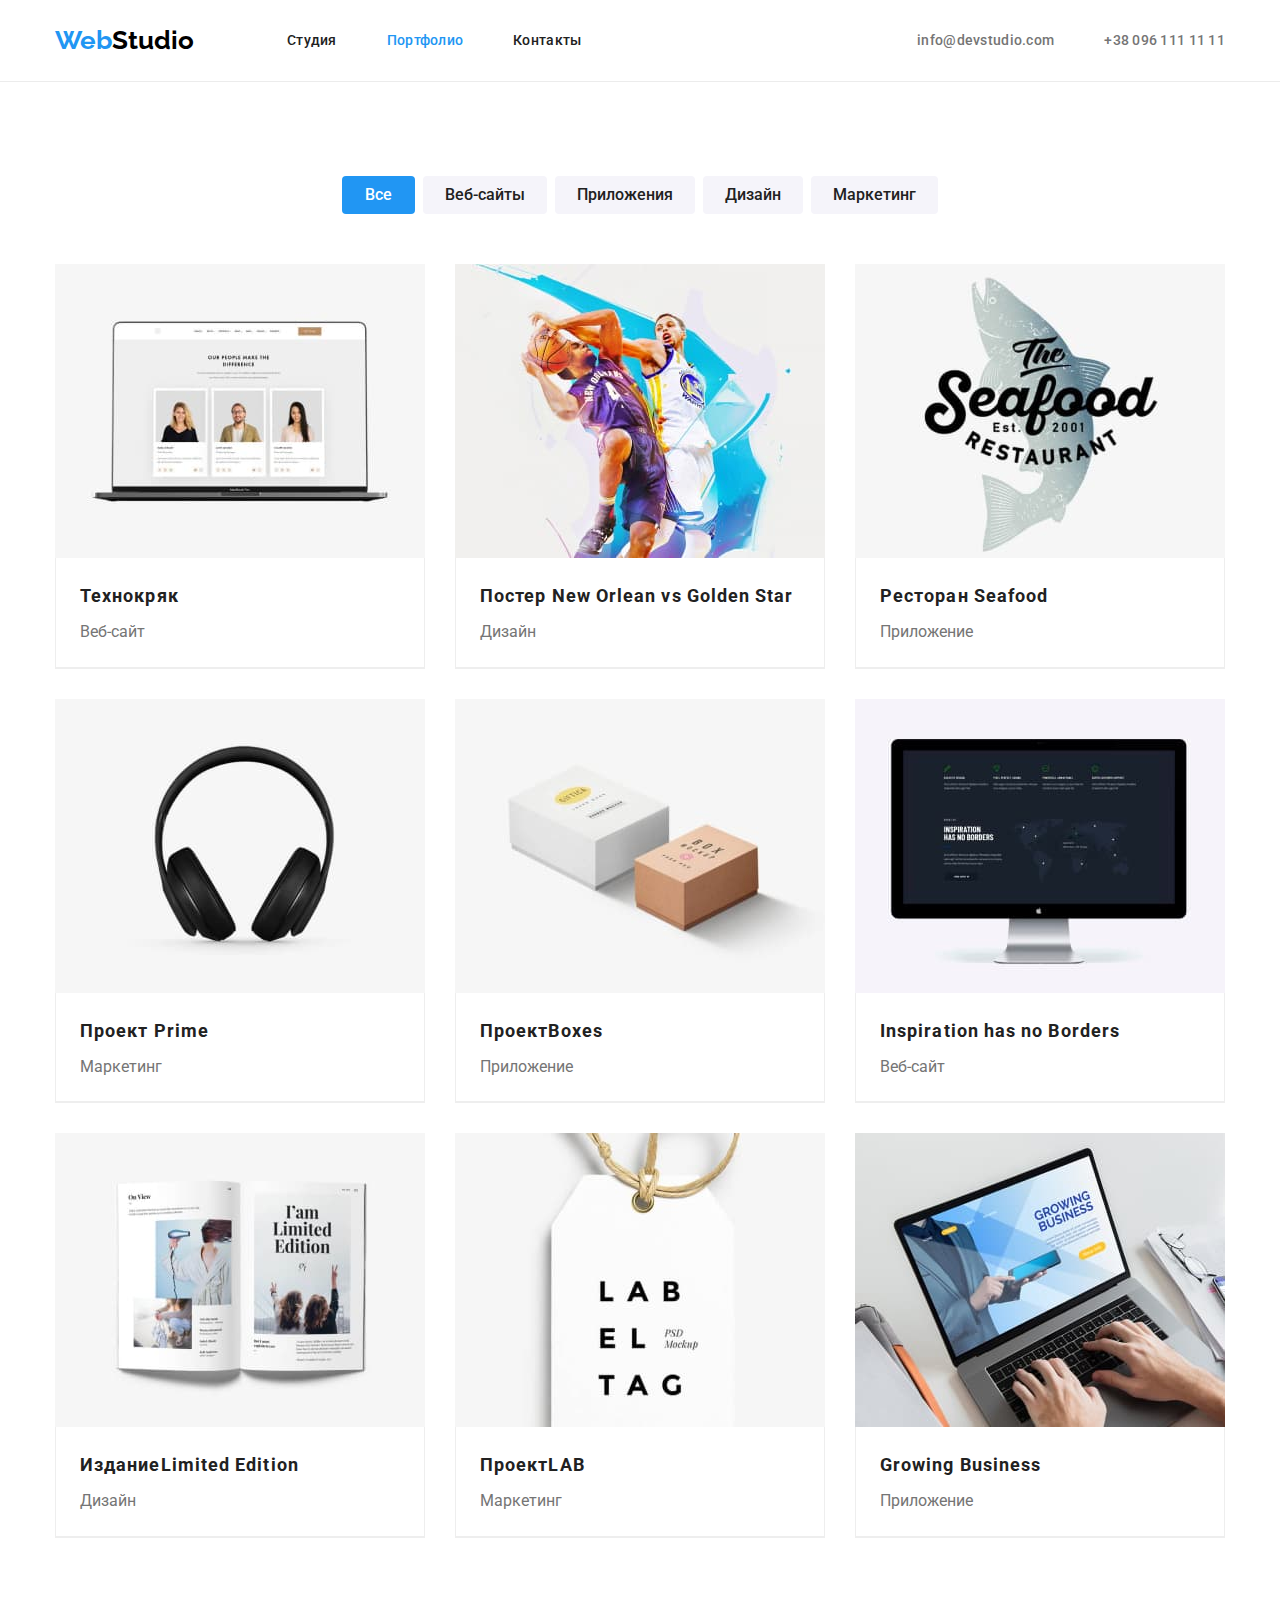
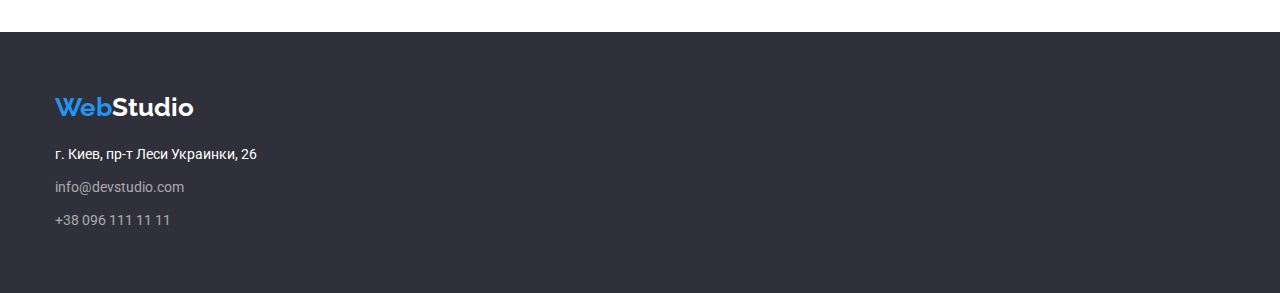
==== commit ed3c2c15: "p10" ====
--- a/portfolio.html
+++ b/portfolio.html
@@ -56,133 +56,136 @@
     </header>
 <!-- MAIN section -->
     <main>
-        <section class="catalog container">
-            <h1 hidden class="catalog-title section-title" lang="en">
-                Catalog
-            </h1>
-            <ul class="filter-list list">
-                <li class="filter-item">
-                    <button type="button" class="filter-btn btn btn-current color">
-                        Все
-                    </button>
-                </li>
-
-                <li class="filter-item">
-                    <button type="button" class="filter-btn btn color">
-                        Веб-сайты
-                    </button>
-                </li>
-
-                <li class="filter-item">
-                    <button type="button" class="filter-btn btn color">
-                        Приложения
-                    </button>
-                </li>
-
-                <li class="filter-item">
-                    <button type="button" class="filter-btn btn color">
-                        Дизайн
-                    </button>
-                </li>
-
-                <li class="filter-item">
-                    <button type="button" class="filter-btn btn color">
-                        Маркетинг
-                    </button>
-                </li>
-            </ul>
-
-            <ul class="portfolio-list list">
-                <li class="portfolio-item">
-                    <a class="portfolio-link" href="">
-                        <img class="portfolio-img" src="./images/portfolio/catalog_img1.jpg" alt="страница_веб-сайта" width="370">
-                        <div class="portfilio-content">
-                            <h2 class="portfolio-subtitle color">Технокряк</h2>
-                            <p class="portfolio-info">Веб-сайт</p>
-                        </div>
-                    </a>
-                </li>
-
-                <li class="portfolio-item">
-                    <a class="portfolio-link" href="">
-                        <img class="portfolio-img" src="./images/portfolio/catalog_img2.jpg" alt="баскетбол" width="370">
-                        <div class="portfilio-content">
-                            <h2 class="portfolio-subtitle color">Постер <span lang="en">New Orlean vs Golden Star</span></h2>
-                            <p class="portfolio-info">Дизайн</p>
-                        </div>
-                    </a>
-                </li>
-
-                <li class="portfolio-item">
-                    <a class="portfolio-link" href="">
-                        <img class="portfolio-img" src="./images/portfolio/catalog_img3.jpg" alt="лого-рыба" width="370">
-                        <div class="portfilio-content">
-                            <h2 class="portfolio-subtitle color">Ресторан <span lang="en">Seafood</span></h2>
-                            <p class="portfolio-info">Приложение</p>
-                        </div>
-                    </a>
-                </li>
-
-                <li class="portfolio-item">
-                    <a class="portfolio-link" href="">
-                        <img class="portfolio-img" src="./images/portfolio/catalog_img4.jpg" alt="наушники" width="370">
-                        <div class="portfilio-content">
-                            <h2 class="portfolio-subtitle color">Проект <span lang="en">Prime</span></h2>
-                            <p class="portfolio-info">Маркетинг</p>
-                        </div>
-                    </a>
-                </li>
-
-                <li class="portfolio-item">
-                    <a class="portfolio-link" href="">
-                        <img class="portfolio-img" src="./images/portfolio/catalog_img5.jpg" alt="коробки" width="370">
-                        <div class="portfilio-content">
-                            <h2 class="portfolio-subtitle color">Проект<span lang="en">Boxes</span></h2>
-                            <p class="portfolio-info">Приложение</p>
-                        </div>
-                    </a>
-                </li>
-
-                <li class="portfolio-item">
-                    <a class="portfolio-link" href="">
-                        <img class="portfolio-img" src="./images/portfolio/catalog_img6.jpg" alt="страница_веб-сайта" width="370">
-                        <div class="portfilio-content">
-                            <h2 class="portfolio-subtitle color" lang="en">Inspiration has no Borders</h2>
-                            <p class="portfolio-info">Веб-сайт</p>
-                        </div>
-                    </a>
-                </li>
-
-                <li class="portfolio-item">
-                    <a class="portfolio-link" href="">
-                        <img class="portfolio-img" src="./images/portfolio/catalog_img7.jpg" alt="журнал" width="370">
-                        <div class="portfilio-content">
-                            <h2 class="portfolio-subtitle color">Издание<span lang="en">Limited Edition</span></h2>
-                            <p class="portfolio-info">Дизайн</p>
-                        </div>
-                    </a>
-                </li>
-
-                <li class="portfolio-item">
-                    <a class="portfolio-link" href="">
-                        <img class="portfolio-img" src="./images/portfolio/catalog_img8.jpg" alt="етикетка" width="370">
-                        <div class="portfilio-content">
-                            <h2 class="portfolio-subtitle color">Проект<span lang="en">LAB</span></h2>
-                            <p class="portfolio-info">Маркетинг</p>
-                        </div>
-                    </a>
-                </li>
-
-                <li class="portfolio-item">
-                    <a class="portfolio-link" href="">
-                        <img class="portfolio-img" src="./images/portfolio/catalog_img9.jpg" alt="работа_с_ПК" width="370">
-                        <div class="portfilio-content">
-                            <h2 class="portfolio-subtitle color" lang="en">Growing Business</h2>
-                            <p class="portfolio-info">Приложение</p>
-                        </div>
-                    </a>
-                </li>
-            </ul>
+        <section class="catalog section">
+            <div class="container">
+                <h1 hidden class="catalog-title section-title" lang="en">
+                    Catalog
+                </h1>
+                <ul class="filter-list list">
+                    <li class="filter-item">
+                        <button type="button" class="filter-btn btn btn-current color">
+                            Все
+                        </button>
+                    </li>
+                
+                    <li class="filter-item">
+                        <button type="button" class="filter-btn btn color">
+                            Веб-сайты
+                        </button>
+                    </li>
+                
+                    <li class="filter-item">
+                        <button type="button" class="filter-btn btn color">
+                            Приложения
+                        </button>
+                    </li>
+                
+                    <li class="filter-item">
+                        <button type="button" class="filter-btn btn color">
+                            Дизайн
+                        </button>
+                    </li>
+                
+                    <li class="filter-item">
+                        <button type="button" class="filter-btn btn color">
+                            Маркетинг
+                        </button>
+                    </li>
+                </ul>
+                
+                <ul class="portfolio-list list">
+                    <li class="portfolio-item">
+                        <a class="portfolio-link" href="">
+                            <img class="portfolio-img" src="./images/portfolio/catalog_img1.jpg" alt="страница_веб-сайта" width="370">
+                            <div class="portfilio-content">
+                                <h2 class="portfolio-subtitle color">Технокряк</h2>
+                                <p class="portfolio-info">Веб-сайт</p>
+                            </div>
+                        </a>
+                    </li>
+                
+                    <li class="portfolio-item">
+                        <a class="portfolio-link" href="">
+                            <img class="portfolio-img" src="./images/portfolio/catalog_img2.jpg" alt="баскетбол" width="370">
+                            <div class="portfilio-content">
+                                <h2 class="portfolio-subtitle color">Постер <span lang="en">New Orlean vs Golden Star</span></h2>
+                                <p class="portfolio-info">Дизайн</p>
+                            </div>
+                        </a>
+                    </li>
+                
+                    <li class="portfolio-item">
+                        <a class="portfolio-link" href="">
+                            <img class="portfolio-img" src="./images/portfolio/catalog_img3.jpg" alt="лого-рыба" width="370">
+                            <div class="portfilio-content">
+                                <h2 class="portfolio-subtitle color">Ресторан <span lang="en">Seafood</span></h2>
+                                <p class="portfolio-info">Приложение</p>
+                            </div>
+                        </a>
+                    </li>
+                
+                    <li class="portfolio-item">
+                        <a class="portfolio-link" href="">
+                            <img class="portfolio-img" src="./images/portfolio/catalog_img4.jpg" alt="наушники" width="370">
+                            <div class="portfilio-content">
+                                <h2 class="portfolio-subtitle color">Проект <span lang="en">Prime</span></h2>
+                                <p class="portfolio-info">Маркетинг</p>
+                            </div>
+                        </a>
+                    </li>
+                
+                    <li class="portfolio-item">
+                        <a class="portfolio-link" href="">
+                            <img class="portfolio-img" src="./images/portfolio/catalog_img5.jpg" alt="коробки" width="370">
+                            <div class="portfilio-content">
+                                <h2 class="portfolio-subtitle color">Проект<span lang="en">Boxes</span></h2>
+                                <p class="portfolio-info">Приложение</p>
+                            </div>
+                        </a>
+                    </li>
+                
+                    <li class="portfolio-item">
+                        <a class="portfolio-link" href="">
+                            <img class="portfolio-img" src="./images/portfolio/catalog_img6.jpg" alt="страница_веб-сайта" width="370">
+                            <div class="portfilio-content">
+                                <h2 class="portfolio-subtitle color" lang="en">Inspiration has no Borders</h2>
+                                <p class="portfolio-info">Веб-сайт</p>
+                            </div>
+                        </a>
+                    </li>
+                
+                    <li class="portfolio-item">
+                        <a class="portfolio-link" href="">
+                            <img class="portfolio-img" src="./images/portfolio/catalog_img7.jpg" alt="журнал" width="370">
+                            <div class="portfilio-content">
+                                <h2 class="portfolio-subtitle color">Издание<span lang="en">Limited Edition</span></h2>
+                                <p class="portfolio-info">Дизайн</p>
+                            </div>
+                        </a>
+                    </li>
+                
+                    <li class="portfolio-item">
+                        <a class="portfolio-link" href="">
+                            <img class="portfolio-img" src="./images/portfolio/catalog_img8.jpg" alt="етикетка" width="370">
+                            <div class="portfilio-content">
+                                <h2 class="portfolio-subtitle color">Проект<span lang="en">LAB</span></h2>
+                                <p class="portfolio-info">Маркетинг</p>
+                            </div>
+                        </a>
+                    </li>
+                
+                    <li class="portfolio-item">
+                        <a class="portfolio-link" href="">
+                            <img class="portfolio-img" src="./images/portfolio/catalog_img9.jpg" alt="работа_с_ПК" width="370">
+                            <div class="portfilio-content">
+                                <h2 class="portfolio-subtitle color" lang="en">Growing Business</h2>
+                                <p class="portfolio-info">Приложение</p>
+                            </div>
+                        </a>
+                    </li>
+                </ul>
+            </div>
+            
         </section>
     </main>
 <!-- Footer seection -->
--- a/css/style.css
+++ b/css/style.css
@@ -48,6 +48,7 @@
   --primary-bg-color: #2f303a;
   --logo-text-color: #000000;
   --border-line-color: #eeeeee;
+  --head-border-color: #ececec;
   --item-space-gap: 30px;
 }
 html {
@@ -67,12 +68,27 @@
   font-weight: 400;
   margin: 0;
 }
+h1,
+h2,
+h3,
+h4,
+h5,
+h6,
+p,
+ul {
+  margin: 0;
+  padding: 0;
+}
 img {
   display: block;
   max-width: 100%;
   margin: 0;
   padding: 0;
 }
+.section {
+  padding-top: 94px;
+  padding-bottom: 94px;
+}
 .container {
   max-width: 1200px;
   padding-left: 15px;
@@ -80,9 +96,6 @@
   margin: 0 auto;
 }
 .list {
-  margin-top: 0;
-  margin-bottom: 0;
-  padding: 0;
   list-style: none;
 }
 .section-title {
@@ -96,6 +109,8 @@
 .nav-link:focus,
 .contact:hover,
 .contact:focus,
+.address-link.map:hover,
+.address-link.map:focus,
 .nav-link.current,
 .logo-part {
   color: var(--accent-color);
@@ -124,7 +139,7 @@
   padding-top: 25px;
   padding-bottom: 25px;
 
-  border-bottom: 1px solid #ececec;
+  border-bottom: 1px solid var(--head-border-color);
 }
 .header-main,
 .nav {
@@ -156,11 +171,15 @@
 }
 .nav-link,
 .header-link {
+  padding-top: 40px;
+  padding-bottom: 40px;
+
   font-weight: 500;
   line-height: 1.14;
   letter-spacing: 0.02em;
   text-decoration: none;
 }
+
 .header-link {
   color: inherit;
 }
@@ -171,18 +190,15 @@
   padding-bottom: 200px;
   text-align: center;
   margin-top: 0;
-  margin-bottom: 94px;
-}
-.hero,
-.footer {
+}
+.hero {
   background-color: var(--primary-bg-color);
 }
 .hero-main {
   max-width: 696px;
 }
 .hero-title {
-  margin-top: 0;
-  margin-bottom: 30px;
+  margin-bottom: var(--item-space-gap);
 
   color: var(--main-light-color);
   font-weight: 900;
@@ -203,10 +219,7 @@
 }
 
 /* Benefits */
-.benefits {
-  margin-top: 0;
-  margin-bottom: 94px;
-}
+
 .benefits-list {
   display: flex;
   flex-wrap: wrap;
@@ -217,17 +230,12 @@
   margin-left: var(--item-space-gap);
 }
 .benefits-subtitle {
-  margin-top: 0;
   margin-bottom: 10px;
 
   font-size: inherit;
   text-transform: uppercase;
   font-weight: 700;
   line-height: 1.14;
-}
-.benefits-info {
-  margin-top: 0;
-  margin-bottom: 0;
 }
 
 /* Developments */
@@ -246,15 +254,11 @@
   margin-bottom: var(--item-space-gap);
 }
 .developments-title {
-  margin-top: 0;
   margin-bottom: 50px;
 }
 
 /* Our-team */
 .our-team {
-  padding-top: 94px;
-  padding-bottom: 94px;
-
   background: var(--first-btn-color);
 }
 .team-list {
@@ -267,6 +271,7 @@
   flex-basis: calc(100% / 4 - var(--item-space-gap));
   margin-left: var(--item-space-gap);
   margin-bottom: var(--item-space-gap);
+
   text-align: center;
 
   background: #ffffff;
@@ -275,11 +280,11 @@
   border-radius: 0px 0px 4px 4px;
 }
 .team-title {
-  margin-top: 0;
   margin-bottom: 50px;
 }
-.team-img {
-  margin-bottom: 30px;
+.team-content {
+  padding-top: var(--item-space-gap);
+  padding-bottom: var(--item-space-gap);
 }
 .team-positions,
 .team-name {
@@ -287,20 +292,11 @@
   font-size: 16px;
 }
 .team-name {
-  margin-top: 0;
   margin-bottom: 10px;
 
-  font-weight: 700;
-}
-.team-positions {
-  margin-top: 0;
-  margin-bottom: 30px;
-}
-/* catalog */
-.catalog {
-  padding-top: 94px;
-  padding-bottom: 94px;
-}
+  font-weight: 500;
+}
+
 /* filter catalog */
 .filter-list {
   display: flex;
@@ -328,8 +324,6 @@
 .portfolio-list {
   display: flex;
   flex-wrap: wrap;
-  margin: 0;
-  padding: 0;
   margin-bottom: calc(-1 * var(--item-space-gap));
   margin-left: calc(-1 * var(--item-space-gap));
 
@@ -344,20 +338,20 @@
 }
 .portfilio-content {
   padding: 20px 24px;
+  min-width: 322px;
+  border-bottom: 1px solid var(--border-line-color);
+  border-left: 1px solid var(--border-line-color);
+  border-right: 1px solid var(--border-line-color);
 }
 
 .portfolio-link {
   display: inline-block;
-  margin: 0;
-  padding: 0;
-
   text-decoration: none;
   font-style: inherit;
   color: inherit;
 }
 
 .portfolio-subtitle {
-  margin-top: 0;
   margin-bottom: 4px;
 
   font-weight: 700;
@@ -366,9 +360,6 @@
   letter-spacing: 0.06em;
 }
 .portfolio-info {
-  margin-top: 0;
-  margin-bottom: 0;
-
   font-size: 16px;
   line-height: 1.8;
 }
@@ -377,9 +368,10 @@
 .footer {
   padding-top: 60px;
   padding-bottom: 60px;
+
+  background-color: var(--primary-bg-color);
 }
 .footer-logo {
-  margin-top: 0;
   margin-bottom: 20px;
 }
 .address-link {
@@ -392,15 +384,13 @@
 .footer-logo,
 .address-link,
 .footer-address {
-  margin-top: 0;
-  display: flex;
-
+  display: flex;
   text-decoration: none;
   font-style: inherit;
 }
 .footer-logo {
   display: inline-block;
 }
-.address-list .address-item + .address-item {
-  margin-top: 9px;
-}
+.address-item:not(:last-child) {
+  margin-bottom: 9px;
+}
